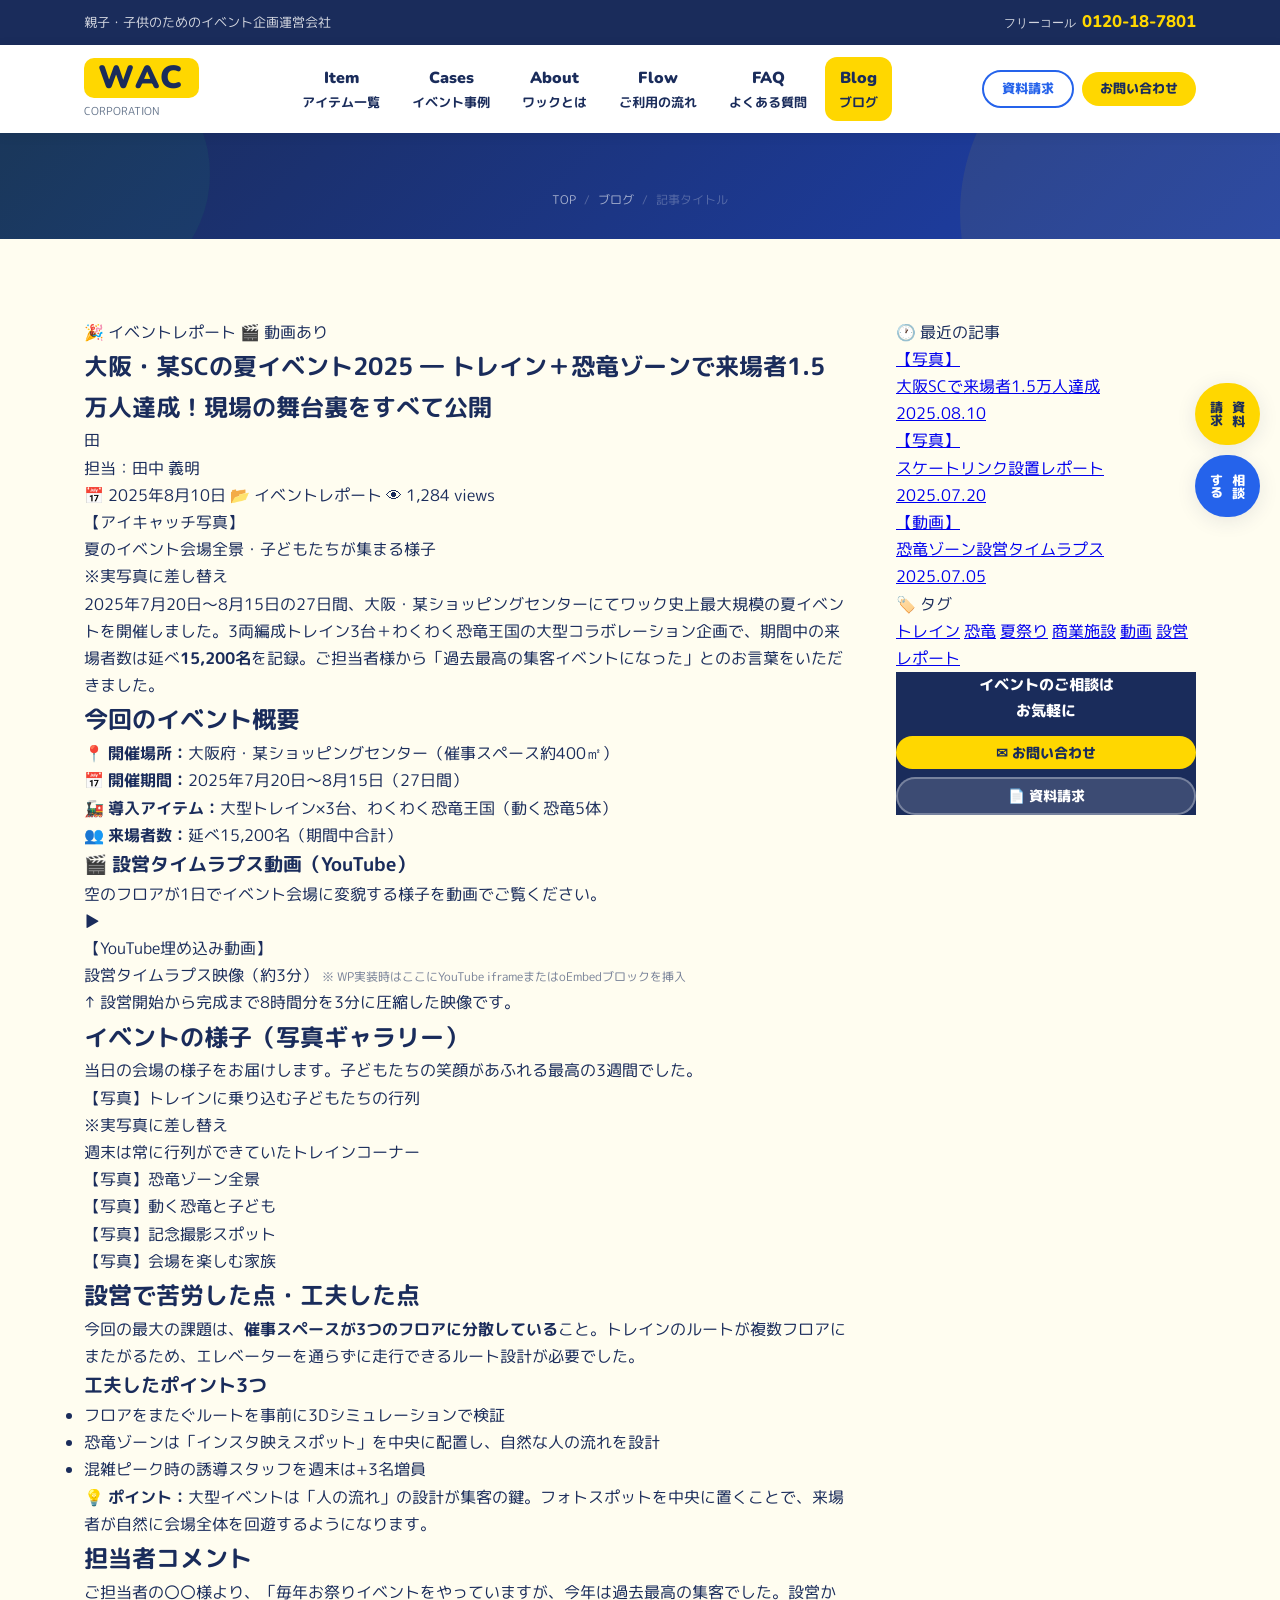
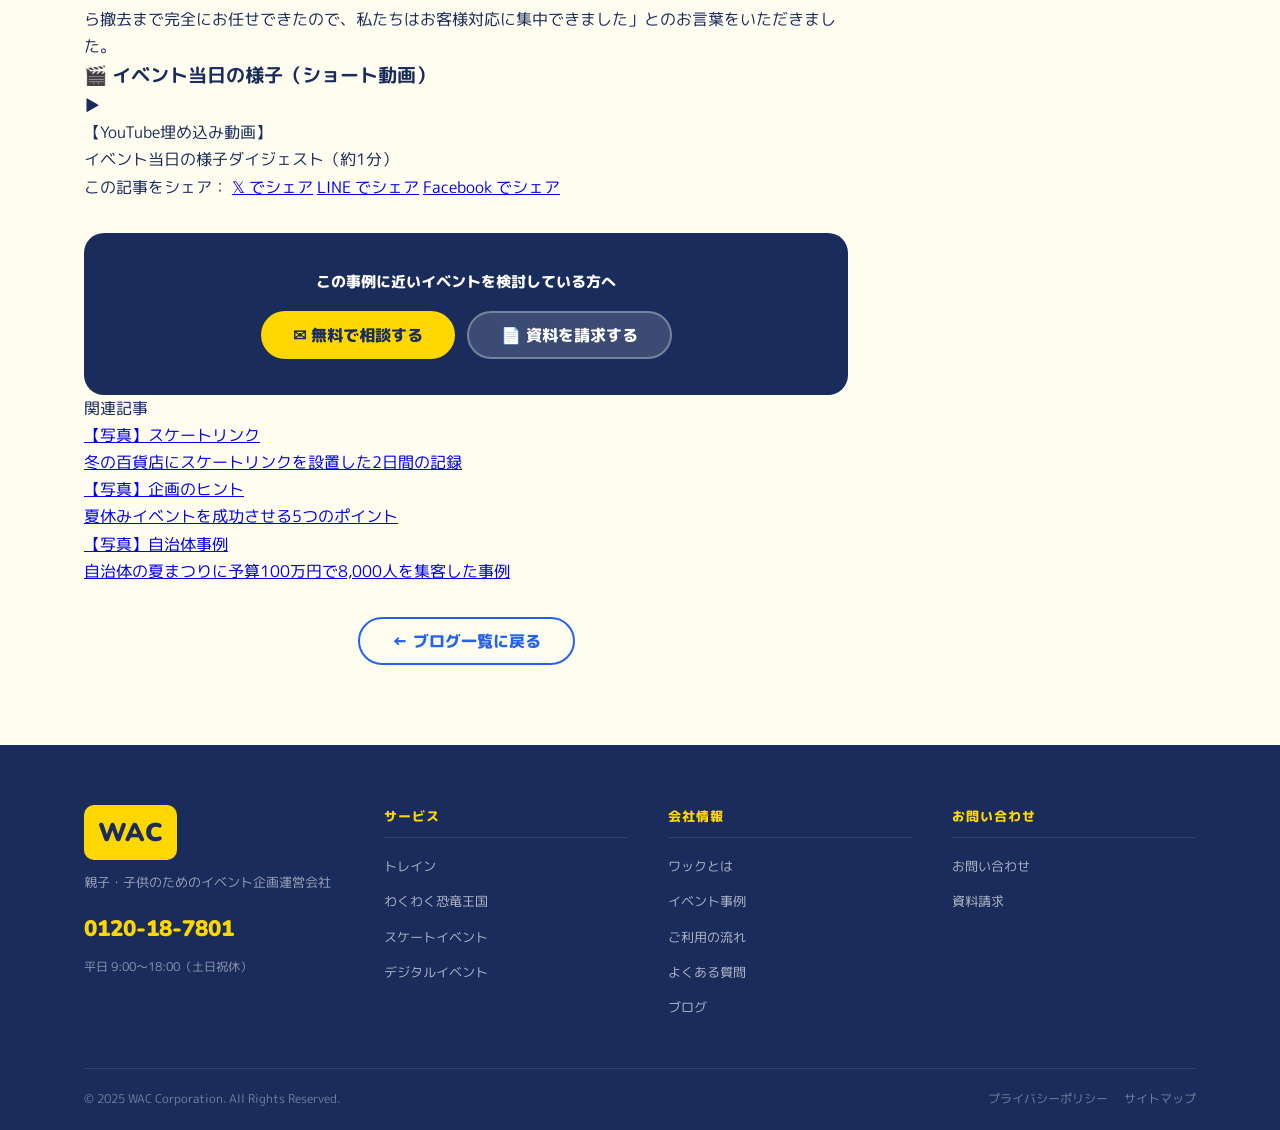
==== blog-single.html @ 967d0a9c "Add files via upload" ====
<!DOCTYPE html>
<html lang="ja">
<head>
<meta charset="UTF-8">
<meta name="viewport" content="width=device-width, initial-scale=1.0">
<title>記事タイトル | ブログ | 株式会社ワック</title>
<link rel="preconnect" href="https://fonts.googleapis.com">
<link href="https://fonts.googleapis.com/css2?family=M+PLUS+Rounded+1c:wght@400;500;700;800&family=Nunito:wght@700;800;900&display=swap" rel="stylesheet">
<link rel="stylesheet" href="style.css">
<style>
/* ===== SINGLE ARTICLE ===== */
.single-section { padding: 80px 0; background: var(--bg-section); }
.single-layout { display: grid; grid-template-columns: 1fr 300px; gap: 48px; align-items: start; }

/* ARTICLE CONTENT -->
.article-wrap { background: #fff; border-radius: 24px; padding: 48px; box-shadow: var(--shadow); }
.article-cats { display: flex; gap: 8px; margin-bottom: 14px; flex-wrap: wrap; }
.article-cat-badge {
  font-size: .72rem; font-weight: 700; padding: 4px 12px; border-radius: 50px; color: #fff;
}
.article-cat-badge.report { background: var(--blue); }
.article-cat-badge.video  { background: #DC2626; }
.article-cat-badge.tips   { background: var(--orange); }
.article-cat-badge.case   { background: var(--green); }
.article-h1 { font-size: 1.8rem; font-weight: 800; color: var(--navy); margin-bottom: 14px; line-height: 1.4; }
.article-meta {
  display: flex; gap: 20px; align-items: center;
  font-size: .78rem; color: var(--gray); margin-bottom: 28px;
  padding-bottom: 20px; border-bottom: 2px dashed #e2e8f0;
}
.article-meta-author { display: flex; align-items: center; gap: 6px; }
.author-avatar {
  width: 28px; height: 28px; border-radius: 50%; background: var(--yellow);
  display: flex; align-items: center; justify-content: center; font-size: .8rem;
}

/* HERO IMAGE -->
.article-hero-img {
  width: 100%; border-radius: 16px; overflow: hidden; margin-bottom: 32px;
  background: #dbeafe; aspect-ratio: 16/9;
  display: flex; align-items: center; justify-content: center;
  font-size: .9rem; color: var(--gray); text-align: center; padding: 20px;
}

/* VIDEO EMBED (レスポンシブ) -->
.video-embed-wrap {
  position: relative; padding-bottom: 56.25%; height: 0; overflow: hidden;
  border-radius: 16px; margin: 32px 0; background: #000;
}
.video-embed-wrap iframe {
  position: absolute; top: 0; left: 0; width: 100%; height: 100%;
  border: none; border-radius: 16px;
}
/* プレースホルダー (実際はiframeに差し替え) -->
.video-placeholder {
  width: 100%; aspect-ratio: 16/9; border-radius: 16px; background: #1a1a2e;
  display: flex; flex-direction: column; align-items: center; justify-content: center;
  margin: 32px 0; color: rgba(255,255,255,.7); font-size: .9rem; gap: 12px;
}
.video-placeholder .vp-icon {
  width: 64px; height: 64px; border-radius: 50%; background: var(--yellow);
  display: flex; align-items: center; justify-content: center;
  font-size: 1.8rem; color: var(--navy);
}
.video-caption { font-size: .78rem; color: var(--gray); text-align: center; margin-top: -20px; margin-bottom: 20px; }

/* INLINE IMAGE -->
.article-img {
  width: 100%; border-radius: 14px; overflow: hidden; margin: 24px 0;
  background: #fef3c7; aspect-ratio: 16/9;
  display: flex; align-items: center; justify-content: center;
  font-size: .85rem; color: var(--gray); text-align: center; padding: 16px;
}
.article-img.g { background: #dcfce7; }
.article-img.b { background: #dbeafe; }
.article-img-caption { font-size: .78rem; color: var(--gray); text-align: center; margin-top: -16px; margin-bottom: 20px; }

/* IMAGE GRID -->
.img-grid { display: grid; grid-template-columns: 1fr 1fr; gap: 12px; margin: 24px 0; }
.img-grid-item {
  border-radius: 12px; overflow: hidden; background: #fef3c7; aspect-ratio: 4/3;
  display: flex; align-items: center; justify-content: center;
  font-size: .75rem; color: var(--gray); text-align: center; padding: 12px;
}
.img-grid-item.b { background: #dbeafe; }
.img-grid-item.g { background: #dcfce7; }

/* BODY TEXT -->
.article-content { font-size: .97rem; color: var(--navy); line-height: 1.95; }
.article-content h2 {
  font-size: 1.25rem; font-weight: 800; color: var(--navy);
  margin: 36px 0 14px; padding: 12px 16px;
  background: var(--yellow-light); border-left: 5px solid var(--yellow); border-radius: 0 8px 8px 0;
}
.article-content h3 {
  font-size: 1.05rem; font-weight: 800; color: var(--navy);
  margin: 28px 0 10px; padding-left: 12px; border-left: 3px solid var(--blue);
}
.article-content p { margin-bottom: 16px; }
.article-content ul, .article-content ol {
  padding-left: 20px; margin-bottom: 16px; display: flex; flex-direction: column; gap: 6px;
}
.article-content .note-box {
  background: var(--blue-light); border-radius: 12px; padding: 16px 20px;
  margin: 20px 0; font-size: .9rem; border-left: 4px solid var(--blue);
}
.article-content .point-box {
  background: var(--yellow-light); border-radius: 12px; padding: 16px 20px;
  margin: 20px 0; font-size: .9rem; border-left: 4px solid var(--yellow);
}

/* SHARE -->
.article-share {
  display: flex; align-items: center; gap: 10px; flex-wrap: wrap;
  margin-top: 40px; padding-top: 24px; border-top: 2px dashed #e2e8f0;
}
.share-label { font-size: .85rem; font-weight: 700; color: var(--navy); }
.share-btn {
  padding: 8px 18px; border-radius: 50px; font-size: .82rem; font-weight: 700;
  text-decoration: none; transition: opacity .2s; cursor: pointer;
}
.share-btn:hover { opacity: .8; }
.share-x    { background: #000; color: #fff; }
.share-line { background: #06c755; color: #fff; }
.share-fb   { background: #1877f2; color: #fff; }

/* RELATED ARTICLES -->
.related-section { margin-top: 48px; }
.related-title { font-size: 1.05rem; font-weight: 800; color: var(--navy); margin-bottom: 20px; padding-left: 12px; border-left: 4px solid var(--yellow); }
.related-grid { display: grid; grid-template-columns: repeat(3,1fr); gap: 16px; }
.related-card {
  border-radius: 14px; overflow: hidden; background: #fff;
  box-shadow: 0 2px 12px rgba(0,0,0,.07); text-decoration: none;
  transition: transform .2s;
}
.related-card:hover { transform: translateY(-3px); }
.related-thumb {
  height: 110px; background: #fef3c7;
  display: flex; align-items: center; justify-content: center;
  font-size: .72rem; color: var(--gray); text-align: center; padding: 10px;
}
.related-thumb.b { background: #dbeafe; }
.related-thumb.g { background: #dcfce7; }
.related-body { padding: 12px; }
.related-name { font-size: .82rem; font-weight: 700; color: var(--navy); line-height: 1.5; }

/* SIDEBAR (same as blog.html) -->
.sidebar { display: flex; flex-direction: column; gap: 24px; }
.sidebar-box { background: #fff; border-radius: 18px; padding: 24px; box-shadow: var(--shadow); }
.sidebar-box-title { font-size: .9rem; font-weight: 800; color: var(--navy); padding-bottom: 10px; margin-bottom: 14px; border-bottom: 3px solid var(--yellow); }
.sidebar-recent-item { display: flex; gap: 12px; align-items: flex-start; padding: 10px 0; border-bottom: 1px dashed #e2e8f0; text-decoration: none; }
.sidebar-recent-item:last-child { border-bottom: none; padding-bottom: 0; }
.sidebar-recent-thumb { width: 64px; height: 48px; border-radius: 8px; flex-shrink: 0; background: #fef3c7; display: flex; align-items: center; justify-content: center; font-size: .6rem; color: var(--gray); text-align: center; }
.sidebar-recent-thumb.b { background: #dbeafe; }
.sidebar-recent-title { font-size: .78rem; color: var(--navy); font-weight: 600; line-height: 1.5; }
.sidebar-recent-date { font-size: .68rem; color: var(--gray); margin-top: 4px; }
.sidebar-tag-cloud { display: flex; flex-wrap: wrap; gap: 8px; }
.sidebar-tag { display: inline-block; padding: 4px 12px; border-radius: 50px; background: var(--blue-light); color: var(--blue); font-size: .75rem; font-weight: 700; text-decoration: none; transition: background .2s; }
.sidebar-tag:hover { background: var(--blue); color: #fff; }

@media(max-width:1024px) {
  .single-layout { grid-template-columns: 1fr; }
  .sidebar { display: none; }
  .related-grid { grid-template-columns: 1fr 1fr; }
}
@media(max-width:768px) { .img-grid { grid-template-columns: 1fr; } .related-grid { grid-template-columns: 1fr; } }
</style>
</head>
<body>

<div class="topbar">
  <div class="container">
    <span class="topbar-left">親子・子供のためのイベント企画運営会社</span>
    <span class="topbar-tel"><span>フリーコール</span>0120-18-7801</span>
  </div>
</div>

<header>
  <div class="header-inner">
    <a href="index.html" class="logo"><span class="logo-mark">WAC</span><span class="logo-sub">CORPORATION</span></a>
    <nav>
      <a href="items.html"     class="nav-link"><span class="en">Item</span><span>アイテム一覧</span></a>
      <a href="cases.html"     class="nav-link"><span class="en">Cases</span><span>イベント事例</span></a>
      <a href="why.html"       class="nav-link"><span class="en">About</span><span>ワックとは</span></a>
      <a href="flow.html"      class="nav-link"><span class="en">Flow</span><span>ご利用の流れ</span></a>
      <a href="faq.html"       class="nav-link"><span class="en">FAQ</span><span>よくある質問</span></a>
      <a href="blog.html"      class="nav-link active"><span class="en">Blog</span><span>ブログ</span></a>
    </nav>
    <div class="nav-cta">
      <a href="documents.html" class="btn btn-outline-blue btn-sm">資料請求</a>
      <a href="contact.html"   class="btn btn-yellow btn-sm">お問い合わせ</a>
    </div>
  </div>
</header>

<div class="float-cta">
  <a href="documents.html" class="float-btn">資料<br>請求</a>
  <a href="contact.html"   class="float-btn blue">相談<br>する</a>
</div>

<!-- BREADCRUMB HERO -->
<div class="page-hero" style="padding:36px 0 28px;">
  <div class="breadcrumb">
    <a href="index.html">TOP</a><span>/</span>
    <a href="blog.html">ブログ</a><span>/</span>
    <span>記事タイトル</span>
  </div>
</div>

<section class="single-section">
  <div class="container">
    <div class="single-layout">

      <!-- ARTICLE -->
      <div>
        <div class="article-wrap">

          <!-- HEADER -->
          <div class="article-cats">
            <span class="article-cat-badge report">🎉 イベントレポート</span>
            <span class="article-cat-badge video">🎬 動画あり</span>
          </div>
          <h1 class="article-h1">大阪・某SCの夏イベント2025 ― トレイン＋恐竜ゾーンで来場者1.5万人達成！現場の舞台裏をすべて公開</h1>
          <div class="article-meta">
            <div class="article-meta-author">
              <div class="author-avatar">田</div>
              <span>担当：田中 義明</span>
            </div>
            <span>📅 2025年8月10日</span>
            <span>📂 イベントレポート</span>
            <span>👁 1,284 views</span>
          </div>

          <!-- HERO IMAGE -->
          <div class="article-hero-img">
            【アイキャッチ写真】<br>夏のイベント会場全景・子どもたちが集まる様子<br>※実写真に差し替え
          </div>

          <!-- ARTICLE BODY -->
          <div class="article-content">
            <p>
              2025年7月20日〜8月15日の27日間、大阪・某ショッピングセンターにてワック史上最大規模の夏イベントを開催しました。3両編成トレイン3台＋わくわく恐竜王国の大型コラボレーション企画で、期間中の来場者数は延べ<strong>15,200名</strong>を記録。ご担当者様から「過去最高の集客イベントになった」とのお言葉をいただきました。
            </p>

            <h2>今回のイベント概要</h2>
            <div class="note-box">
              📍 <strong>開催場所：</strong>大阪府・某ショッピングセンター（催事スペース約400㎡）<br>
              📅 <strong>開催期間：</strong>2025年7月20日〜8月15日（27日間）<br>
              🚂 <strong>導入アイテム：</strong>大型トレイン×3台、わくわく恐竜王国（動く恐竜5体）<br>
              👥 <strong>来場者数：</strong>延べ15,200名（期間中合計）
            </div>

            <!-- VIDEO EMBED -->
            <h3>🎬 設営タイムラプス動画（YouTube）</h3>
            <p>空のフロアが1日でイベント会場に変貌する様子を動画でご覧ください。</p>

            <!--
              ===== WORDPRESS実装時のメモ =====
              以下のiframeをwp-block-embed等で挿入します。
              - Gutenbergエディタ: 「埋め込み」ブロック → YouTubeのURL貼り付けで自動変換
              - Classic Editor: YouTube URLをそのまま貼り付け or oEmbed対応
              ================================
            -->
            <!-- [実際のYouTube埋め込みコード] -->
            <div class="video-placeholder">
              <div class="vp-icon">▶</div>
              <span>【YouTube埋め込み動画】<br>設営タイムラプス映像（約3分）</span>
              <span style="font-size:.75rem;opacity:.6;">※ WP実装時はここにYouTube iframeまたはoEmbedブロックを挿入</span>
            </div>
            <p class="video-caption">↑ 設営開始から完成まで8時間分を3分に圧縮した映像です。</p>

            <h2>イベントの様子（写真ギャラリー）</h2>
            <p>当日の会場の様子をお届けします。子どもたちの笑顔があふれる最高の3週間でした。</p>

            <!-- SINGLE IMAGE -->
            <div class="article-img">
              【写真】トレインに乗り込む子どもたちの行列<br>※実写真に差し替え
            </div>
            <p class="article-img-caption">週末は常に行列ができていたトレインコーナー</p>

            <!-- IMAGE GRID (2列) -->
            <div class="img-grid">
              <div class="img-grid-item">【写真】恐竜ゾーン全景</div>
              <div class="img-grid-item b">【写真】動く恐竜と子ども</div>
              <div class="img-grid-item g">【写真】記念撮影スポット</div>
              <div class="img-grid-item">【写真】会場を楽しむ家族</div>
            </div>

            <h2>設営で苦労した点・工夫した点</h2>
            <p>
              今回の最大の課題は、<strong>催事スペースが3つのフロアに分散している</strong>こと。トレインのルートが複数フロアにまたがるため、エレベーターを通らずに走行できるルート設計が必要でした。
            </p>

            <h3>工夫したポイント3つ</h3>
            <ul>
              <li>フロアをまたぐルートを事前に3Dシミュレーションで検証</li>
              <li>恐竜ゾーンは「インスタ映えスポット」を中央に配置し、自然な人の流れを設計</li>
              <li>混雑ピーク時の誘導スタッフを週末は+3名増員</li>
            </ul>

            <div class="point-box">
              💡 <strong>ポイント：</strong>大型イベントは「人の流れ」の設計が集客の鍵。フォトスポットを中央に置くことで、来場者が自然に会場全体を回遊するようになります。
            </div>

            <h2>担当者コメント</h2>
            <p>
              ご担当者の〇〇様より、「毎年お祭りイベントをやっていますが、今年は過去最高の集客でした。設営から撤去まで完全にお任せできたので、私たちはお客様対応に集中できました」とのお言葉をいただきました。
            </p>

            <!-- VIDEO 2本目 -->
            <h3>🎬 イベント当日の様子（ショート動画）</h3>
            <div class="video-placeholder">
              <div class="vp-icon">▶</div>
              <span>【YouTube埋め込み動画】<br>イベント当日の様子ダイジェスト（約1分）</span>
            </div>

          </div>
          <!-- /article-content -->

          <!-- SHARE -->
          <div class="article-share">
            <span class="share-label">この記事をシェア：</span>
            <a href="#" class="share-btn share-x">𝕏 でシェア</a>
            <a href="#" class="share-btn share-line">LINE でシェア</a>
            <a href="#" class="share-btn share-fb">Facebook でシェア</a>
          </div>

        </div><!-- /article-wrap -->

        <!-- CTA INLINE -->
        <div style="background:var(--navy);border-radius:20px;padding:36px;text-align:center;margin-top:32px;">
          <div style="font-size:.95rem;font-weight:800;color:#fff;margin-bottom:16px;">この事例に近いイベントを検討している方へ</div>
          <div style="display:flex;gap:12px;justify-content:center;flex-wrap:wrap;">
            <a href="contact.html" class="btn btn-yellow">✉ 無料で相談する</a>
            <a href="documents.html" class="btn" style="background:rgba(255,255,255,.15);color:#fff;border:2px solid rgba(255,255,255,.3);">📄 資料を請求する</a>
          </div>
        </div>

        <!-- RELATED -->
        <div class="related-section">
          <div class="related-title">関連記事</div>
          <div class="related-grid">
            <a href="blog-single.html" class="related-card">
              <div class="related-thumb">【写真】スケートリンク</div>
              <div class="related-body"><div class="related-name">冬の百貨店にスケートリンクを設置した2日間の記録</div></div>
            </a>
            <a href="blog-single.html" class="related-card">
              <div class="related-thumb b">【写真】企画のヒント</div>
              <div class="related-body"><div class="related-name">夏休みイベントを成功させる5つのポイント</div></div>
            </a>
            <a href="blog-single.html" class="related-card">
              <div class="related-thumb g">【写真】自治体事例</div>
              <div class="related-body"><div class="related-name">自治体の夏まつりに予算100万円で8,000人を集客した事例</div></div>
            </a>
          </div>
        </div>

        <div style="text-align:center;margin-top:32px;">
          <a href="blog.html" class="btn btn-outline-blue">← ブログ一覧に戻る</a>
        </div>

      </div><!-- /main -->

      <!-- SIDEBAR -->
      <aside class="sidebar">
        <div class="sidebar-box">
          <div class="sidebar-box-title">🕐 最近の記事</div>
          <a href="blog-single.html" class="sidebar-recent-item">
            <div class="sidebar-recent-thumb">【写真】</div>
            <div><div class="sidebar-recent-title">大阪SCで来場者1.5万人達成</div><div class="sidebar-recent-date">2025.08.10</div></div>
          </a>
          <a href="blog-single.html" class="sidebar-recent-item">
            <div class="sidebar-recent-thumb b">【写真】</div>
            <div><div class="sidebar-recent-title">スケートリンク設置レポート</div><div class="sidebar-recent-date">2025.07.20</div></div>
          </a>
          <a href="blog-single.html" class="sidebar-recent-item">
            <div class="sidebar-recent-thumb">【動画】</div>
            <div><div class="sidebar-recent-title">恐竜ゾーン設営タイムラプス</div><div class="sidebar-recent-date">2025.07.05</div></div>
          </a>
        </div>
        <div class="sidebar-box">
          <div class="sidebar-box-title">🏷️ タグ</div>
          <div class="sidebar-tag-cloud">
            <a href="#" class="sidebar-tag">トレイン</a>
            <a href="#" class="sidebar-tag">恐竜</a>
            <a href="#" class="sidebar-tag">夏祭り</a>
            <a href="#" class="sidebar-tag">商業施設</a>
            <a href="#" class="sidebar-tag">動画</a>
            <a href="#" class="sidebar-tag">設営レポート</a>
          </div>
        </div>
        <div class="sidebar-box" style="background:var(--navy);text-align:center;">
          <div style="font-size:.95rem;font-weight:800;color:#fff;margin-bottom:12px;">イベントのご相談は<br>お気軽に</div>
          <a href="contact.html"   class="btn btn-yellow btn-sm" style="width:100%;margin-bottom:8px;">✉ お問い合わせ</a>
          <a href="documents.html" class="btn btn-sm" style="width:100%;background:rgba(255,255,255,.15);color:#fff;border:2px solid rgba(255,255,255,.3);">📄 資料請求</a>
        </div>
      </aside>

    </div>
  </div>
</section>

<footer>
  <div class="container">
    <div class="footer-top">
      <div>
        <div class="footer-logo-mark">WAC</div>
        <p class="footer-tagline">親子・子供のためのイベント企画運営会社</p>
        <span class="footer-tel-num">0120-18-7801</span>
        <span class="footer-hours">平日 9:00〜18:00（土日祝休）</span>
      </div>
      <div class="footer-col"><h4>サービス</h4><ul>
        <li><a href="items.html#train">トレイン</a></li>
        <li><a href="items.html#dino">わくわく恐竜王国</a></li>
        <li><a href="items.html#skate">スケートイベント</a></li>
        <li><a href="items.html#digital">デジタルイベント</a></li>
      </ul></div>
      <div class="footer-col"><h4>会社情報</h4><ul>
        <li><a href="why.html">ワックとは</a></li>
        <li><a href="cases.html">イベント事例</a></li>
        <li><a href="flow.html">ご利用の流れ</a></li>
        <li><a href="faq.html">よくある質問</a></li>
        <li><a href="blog.html">ブログ</a></li>
      </ul></div>
      <div class="footer-col"><h4>お問い合わせ</h4><ul>
        <li><a href="contact.html">お問い合わせ</a></li>
        <li><a href="documents.html">資料請求</a></li>
      </ul></div>
    </div>
    <div class="footer-bottom">
      <div>© 2025 WAC Corporation. All Rights Reserved.</div>
      <div style="display:flex;gap:16px;"><a href="#">プライバシーポリシー</a><a href="#">サイトマップ</a></div>
    </div>
  </div>
</footer>
</body>
</html>
---- style.css ----
/* ===== RESET & BASE ===== */
*, *::before, *::after { box-sizing: border-box; margin: 0; padding: 0; }
html { scroll-behavior: smooth; }
body {
  font-family: 'M PLUS Rounded 1c', 'Hiragino Maru Gothic ProN', sans-serif;
  color: #1a2c5b;
  background: #fff;
  line-height: 1.7;
  overflow-x: hidden;
}

/* ===== TOKENS ===== */
:root {
  --yellow:      #FFD700;
  --yellow-light:#FFF6CC;
  --yellow-mid:  #FFEC5C;
  --orange:      #FF8C00;
  --blue:        #2563EB;
  --blue-light:  #EFF6FF;
  --blue-mid:    #60A5FA;
  --green:       #22C55E;
  --green-light: #F0FDF4;
  --green-mid:   #86EFAC;
  --navy:        #1a2c5b;
  --gray:        #64748B;
  --bg-section:  #FFFDF0;
  --radius-card: 20px;
  --radius-btn:  50px;
  --shadow:      0 4px 20px rgba(26,44,91,0.10);
  --shadow-hover:0 8px 32px rgba(26,44,91,0.18);
}

/* ===== UTILITY ===== */
.container { max-width: 1160px; margin: 0 auto; padding: 0 24px; }

.section-title {
  font-size: 2rem; font-weight: 800; color: var(--navy);
  text-align: center; margin-bottom: 12px; letter-spacing: -.02em;
}
.section-title span {
  display: inline-block;
  background: linear-gradient(transparent 60%, var(--yellow-mid) 60%);
  padding: 0 4px;
}
.section-sub {
  text-align: center; color: var(--gray); font-size: .95rem; margin-bottom: 48px;
}
.badge-en {
  display: block; font-family: 'Nunito', sans-serif;
  font-size: .75rem; font-weight: 800; letter-spacing: .12em;
  color: var(--blue); text-transform: uppercase; margin-bottom: 6px; text-align: center;
}

/* ===== BUTTONS ===== */
.btn {
  display: inline-flex; align-items: center; justify-content: center; gap: 8px;
  border-radius: var(--radius-btn); font-weight: 800; font-size: 1rem;
  padding: 14px 32px; cursor: pointer; border: none;
  transition: transform .2s, box-shadow .2s;
  text-decoration: none; line-height: 1;
}
.btn:hover { transform: translateY(-2px); box-shadow: var(--shadow-hover); }
.btn-yellow { background: var(--yellow); color: var(--navy); }
.btn-blue   { background: var(--blue);   color: #fff; }
.btn-orange { background: var(--orange); color: #fff; }
.btn-outline-blue { background: transparent; color: var(--blue); border: 2.5px solid var(--blue); }
.btn-sm { padding: 10px 22px; font-size: .85rem; }

/* ===== TAGS ===== */
.tag {
  display: inline-block; border-radius: 6px; padding: 3px 10px;
  font-size: .75rem; font-weight: 700; margin: 3px 3px 0 0;
}
.tag-yellow { background: var(--yellow); color: var(--navy); }
.tag-blue   { background: var(--blue-light); color: var(--blue); }
.tag-green  { background: var(--green-light); color: var(--green); }

/* ===== TOP BAR ===== */
.topbar {
  background: var(--navy); color: #fff; font-size: .82rem; padding: 8px 0;
}
.topbar .container {
  display: flex; align-items: center; justify-content: space-between;
}
.topbar-left { opacity: .8; }
.topbar-tel {
  font-family: 'Nunito', sans-serif; font-size: 1.05rem; font-weight: 800; color: var(--yellow);
}
.topbar-tel span { font-size: .75rem; font-weight: 500; color: #fff; opacity: .8; margin-right: 6px; }

/* ===== HEADER ===== */
header {
  position: sticky; top: 0; z-index: 100;
  background: #fff; box-shadow: 0 2px 12px rgba(0,0,0,.08);
}
.header-inner {
  display: flex; align-items: center; justify-content: space-between;
  padding: 12px 24px; max-width: 1160px; margin: 0 auto;
}
.logo { display: flex; flex-direction: column; align-items: flex-start; text-decoration: none; }
.logo-mark {
  font-family: 'Nunito', sans-serif; font-size: 2rem; font-weight: 900;
  line-height: 1; color: var(--navy);
  background: var(--yellow); padding: 4px 14px; border-radius: 10px; letter-spacing: .08em;
}
.logo-sub { font-size: .68rem; color: var(--gray); margin-top: 4px; }
nav { display: flex; gap: 4px; }
.nav-link {
  display: flex; flex-direction: column; align-items: center; justify-content: center;
  text-decoration: none; padding: 8px 14px; border-radius: 12px;
  font-size: .8rem; font-weight: 700; color: var(--navy); transition: background .2s;
}
.nav-link:hover { background: var(--yellow-light); }
.nav-link.active { background: var(--yellow); }
.nav-link .en { font-family: 'Nunito', sans-serif; font-size: 1rem; font-weight: 900; }
.nav-cta { display: flex; gap: 8px; align-items: center; }
.nav-cta .btn { font-size: .82rem; padding: 10px 18px; }

/* ===== FLOATING CTA ===== */
.float-cta {
  position: fixed; right: 20px; top: 50%; transform: translateY(-50%);
  z-index: 200; display: flex; flex-direction: column; gap: 10px;
}
.float-btn {
  writing-mode: vertical-rl; background: var(--yellow); color: var(--navy);
  font-weight: 800; font-size: .82rem; border-radius: 40px;
  padding: 18px 10px; cursor: pointer; box-shadow: var(--shadow);
  transition: transform .2s; text-decoration: none; border: none;
  display: flex; align-items: center; justify-content: center;
}
.float-btn:hover { transform: scale(1.05); }
.float-btn.blue { background: var(--blue); color: #fff; }

/* ===== PAGE HERO (inner pages) ===== */
.page-hero {
  background: linear-gradient(135deg, var(--navy) 0%, #1e40af 100%);
  padding: 64px 0 52px; position: relative; overflow: hidden; text-align: center;
}
.page-hero::before {
  content: ''; position: absolute; width: 400px; height: 400px; border-radius: 50%;
  background: var(--yellow); opacity: .07; top: -120px; right: -80px;
}
.page-hero::after {
  content: ''; position: absolute; width: 250px; height: 250px; border-radius: 50%;
  background: var(--green); opacity: .07; bottom: -60px; left: -40px;
}
.page-hero-en {
  font-family: 'Nunito', sans-serif; font-size: .8rem; font-weight: 800;
  letter-spacing: .15em; color: var(--yellow); text-transform: uppercase;
  margin-bottom: 10px; display: block; position: relative; z-index: 2;
}
.page-hero h1 {
  font-size: 2.2rem; font-weight: 800; color: #fff;
  position: relative; z-index: 2; margin-bottom: 12px;
}
.page-hero p {
  color: rgba(255,255,255,.7); font-size: .95rem; position: relative; z-index: 2;
}
.breadcrumb {
  display: flex; gap: 8px; align-items: center; justify-content: center;
  margin-top: 20px; font-size: .78rem; color: rgba(255,255,255,.5);
  position: relative; z-index: 2;
}
.breadcrumb a { color: rgba(255,255,255,.6); text-decoration: none; }
.breadcrumb a:hover { color: var(--yellow); }
.breadcrumb span { opacity: .5; }

/* ===== WAVE DIVIDER ===== */
.wave-divider { overflow: hidden; line-height: 0; }
.wave-divider svg { display: block; width: 100%; }

/* ===== CTA BANNER ===== */
.cta-banner {
  background: linear-gradient(135deg, var(--navy) 0%, #1e40af 100%);
  padding: 80px 0; position: relative; overflow: hidden;
}
.cta-banner::before {
  content: ''; position: absolute; width: 400px; height: 400px; border-radius: 50%;
  background: var(--yellow); opacity: .08; top: -100px; right: -80px;
}
.cta-inner {
  max-width: 760px; margin: 0 auto; padding: 0 24px; text-align: center; position: relative; z-index: 2;
}
.cta-label {
  display: inline-block; background: var(--yellow); color: var(--navy);
  border-radius: 50px; padding: 6px 18px; font-size: .82rem; font-weight: 800; margin-bottom: 20px;
}
.cta-h2 {
  font-size: 2.2rem; font-weight: 800; color: #fff;
  line-height: 1.3; margin-bottom: 16px; letter-spacing: -.02em;
}
.cta-desc { color: rgba(255,255,255,.75); font-size: .95rem; margin-bottom: 36px; }
.cta-btns { display: flex; gap: 14px; justify-content: center; flex-wrap: wrap; }
.cta-tel { margin-top: 28px; color: rgba(255,255,255,.6); font-size: .82rem; }
.cta-tel strong {
  font-family: 'Nunito', sans-serif; font-size: 1.5rem; font-weight: 900;
  color: var(--yellow); margin: 0 8px;
}

/* ===== FOOTER ===== */
footer { background: var(--navy); color: rgba(255,255,255,.8); }
.footer-top {
  padding: 60px 0 40px;
  display: grid; grid-template-columns: 260px 1fr 1fr 1fr; gap: 40px;
}
.footer-logo-mark {
  font-family: 'Nunito', sans-serif; font-size: 1.6rem; font-weight: 900;
  background: var(--yellow); color: var(--navy);
  padding: 6px 14px; border-radius: 10px; display: inline-block; margin-bottom: 12px;
}
.footer-tagline { font-size: .8rem; margin-bottom: 16px; color: rgba(255,255,255,.55); }
.footer-tel-num {
  font-family: 'Nunito', sans-serif; font-size: 1.4rem; font-weight: 900;
  color: var(--yellow); display: block; margin-bottom: 4px;
}
.footer-hours { font-size: .72rem; color: rgba(255,255,255,.5); }
.footer-col h4 {
  font-size: .82rem; font-weight: 800; color: var(--yellow); letter-spacing: .08em;
  text-transform: uppercase; border-bottom: 1px solid rgba(255,255,255,.1);
  padding-bottom: 10px; margin-bottom: 14px;
}
.footer-col ul { list-style: none; }
.footer-col li { margin-bottom: 8px; }
.footer-col a { color: rgba(255,255,255,.65); text-decoration: none; font-size: .82rem; transition: color .2s; }
.footer-col a:hover { color: var(--yellow); }
.footer-bottom {
  border-top: 1px solid rgba(255,255,255,.1); padding: 20px 0;
  display: flex; align-items: center; justify-content: space-between;
  font-size: .75rem; color: rgba(255,255,255,.4);
}
.footer-bottom a { color: rgba(255,255,255,.4); text-decoration: none; }
.footer-bottom a:hover { color: var(--yellow); }

/* ===== DECORATIVE ===== */
.dots-bg {
  position: absolute; inset: 0; pointer-events: none;
  background-image: radial-gradient(circle, rgba(26,44,91,.06) 1.5px, transparent 1.5px);
  background-size: 24px 24px;
}

/* ===== CASE CARDS (shared) ===== */
.cases-grid { display: grid; grid-template-columns: repeat(3, 1fr); gap: 24px; }
.case-card {
  border-radius: var(--radius-card); overflow: hidden;
  box-shadow: var(--shadow); background: #fff;
  transition: transform .2s, box-shadow .2s; text-decoration: none; display: block;
}
.case-card:hover { transform: translateY(-4px); box-shadow: var(--shadow-hover); }
.case-photo {
  height: 200px; background: #bfdbfe;
  display: flex; align-items: center; justify-content: center;
  font-size: .82rem; color: var(--gray); text-align: center; padding: 16px;
  position: relative; overflow: hidden;
}
.case-photo.dino    { background: #bbf7d0; }
.case-photo.skate   { background: #e0f2fe; }
.case-photo.digital { background: #ede9fe; }
.case-photo.activity{ background: #fce7f3; }
.case-photo.attract { background: #fef9c3; }
.case-ribbon {
  position: absolute; top: 12px; left: -2px;
  background: var(--blue); color: #fff;
  font-size: .68rem; font-weight: 700; padding: 4px 12px; border-radius: 0 6px 6px 0;
}
.case-body { padding: 18px; }
.case-category { font-size: .72rem; font-weight: 700; color: var(--blue); margin-bottom: 4px; }
.case-title { font-size: 1rem; font-weight: 800; color: var(--navy); margin-bottom: 8px; }
.case-meta { display: flex; gap: 12px; font-size: .72rem; color: var(--gray); margin-bottom: 10px; }
.case-link {
  display: inline-flex; align-items: center; gap: 4px;
  font-size: .8rem; font-weight: 700; color: var(--blue); text-decoration: none;
}
.case-link::after { content: ' →'; }

/* ===== FILTER BUTTONS ===== */
.filter-row { display: flex; gap: 8px; justify-content: center; flex-wrap: wrap; margin-bottom: 40px; }
.filter-btn {
  border-radius: var(--radius-btn); padding: 8px 20px; font-size: .82rem; font-weight: 700;
  border: 2px solid #e2e8f0; background: #fff; color: var(--gray); cursor: pointer; transition: all .2s;
}
.filter-btn:hover, .filter-btn.active { background: var(--blue); color: #fff; border-color: var(--blue); }

/* ===== FAQ ===== */
.faq-list { max-width: 800px; margin: 0 auto; }
.faq-item {
  background: #fff; border-radius: 14px; margin-bottom: 12px;
  box-shadow: 0 2px 10px rgba(0,0,0,.06); overflow: hidden;
}
.faq-q {
  display: flex; align-items: center; gap: 14px;
  padding: 20px 24px; cursor: pointer; font-weight: 700; color: var(--navy);
}
.faq-icon {
  width: 32px; height: 32px; border-radius: 50%; flex-shrink: 0;
  display: flex; align-items: center; justify-content: center;
  font-family: 'Nunito', sans-serif; font-size: 1rem; font-weight: 900;
}
.faq-icon.q { background: var(--yellow); color: var(--navy); }
.faq-icon.a { background: var(--blue-light); color: var(--blue); }
.faq-a { padding: 0 24px 20px 70px; font-size: .9rem; color: var(--gray); display: none; }
.faq-item.open .faq-a { display: block; }
.faq-toggle {
  margin-left: auto; width: 28px; height: 28px;
  display: flex; align-items: center; justify-content: center;
  background: var(--blue-light); border-radius: 50%; color: var(--blue);
  font-size: 1.1rem; transition: transform .2s; flex-shrink: 0;
}
.faq-item.open .faq-toggle { transform: rotate(45deg); }

/* ===== NEWS ===== */
.news-item {
  display: flex; align-items: center; gap: 16px;
  padding: 18px 0; border-bottom: 1px dashed #e2e8f0;
  text-decoration: none; transition: opacity .2s;
}
.news-item:hover { opacity: .7; }
.news-date { font-family: 'Nunito', sans-serif; font-size: .85rem; color: var(--gray); white-space: nowrap; }
.news-title { font-size: .92rem; color: var(--navy); }

/* ===== RESPONSIVE ===== */
@media (max-width: 1024px) {
  .footer-top { grid-template-columns: 1fr 1fr; }
  .cases-grid { grid-template-columns: repeat(2, 1fr); }
}
@media (max-width: 768px) {
  .topbar { display: none; }
  .float-cta { display: none; }
  nav { display: none; }
  .section-title { font-size: 1.5rem; }
  .cta-h2 { font-size: 1.6rem; }
  .footer-top { grid-template-columns: 1fr; }
  .cases-grid { grid-template-columns: 1fr; }
  .page-hero h1 { font-size: 1.6rem; }
}
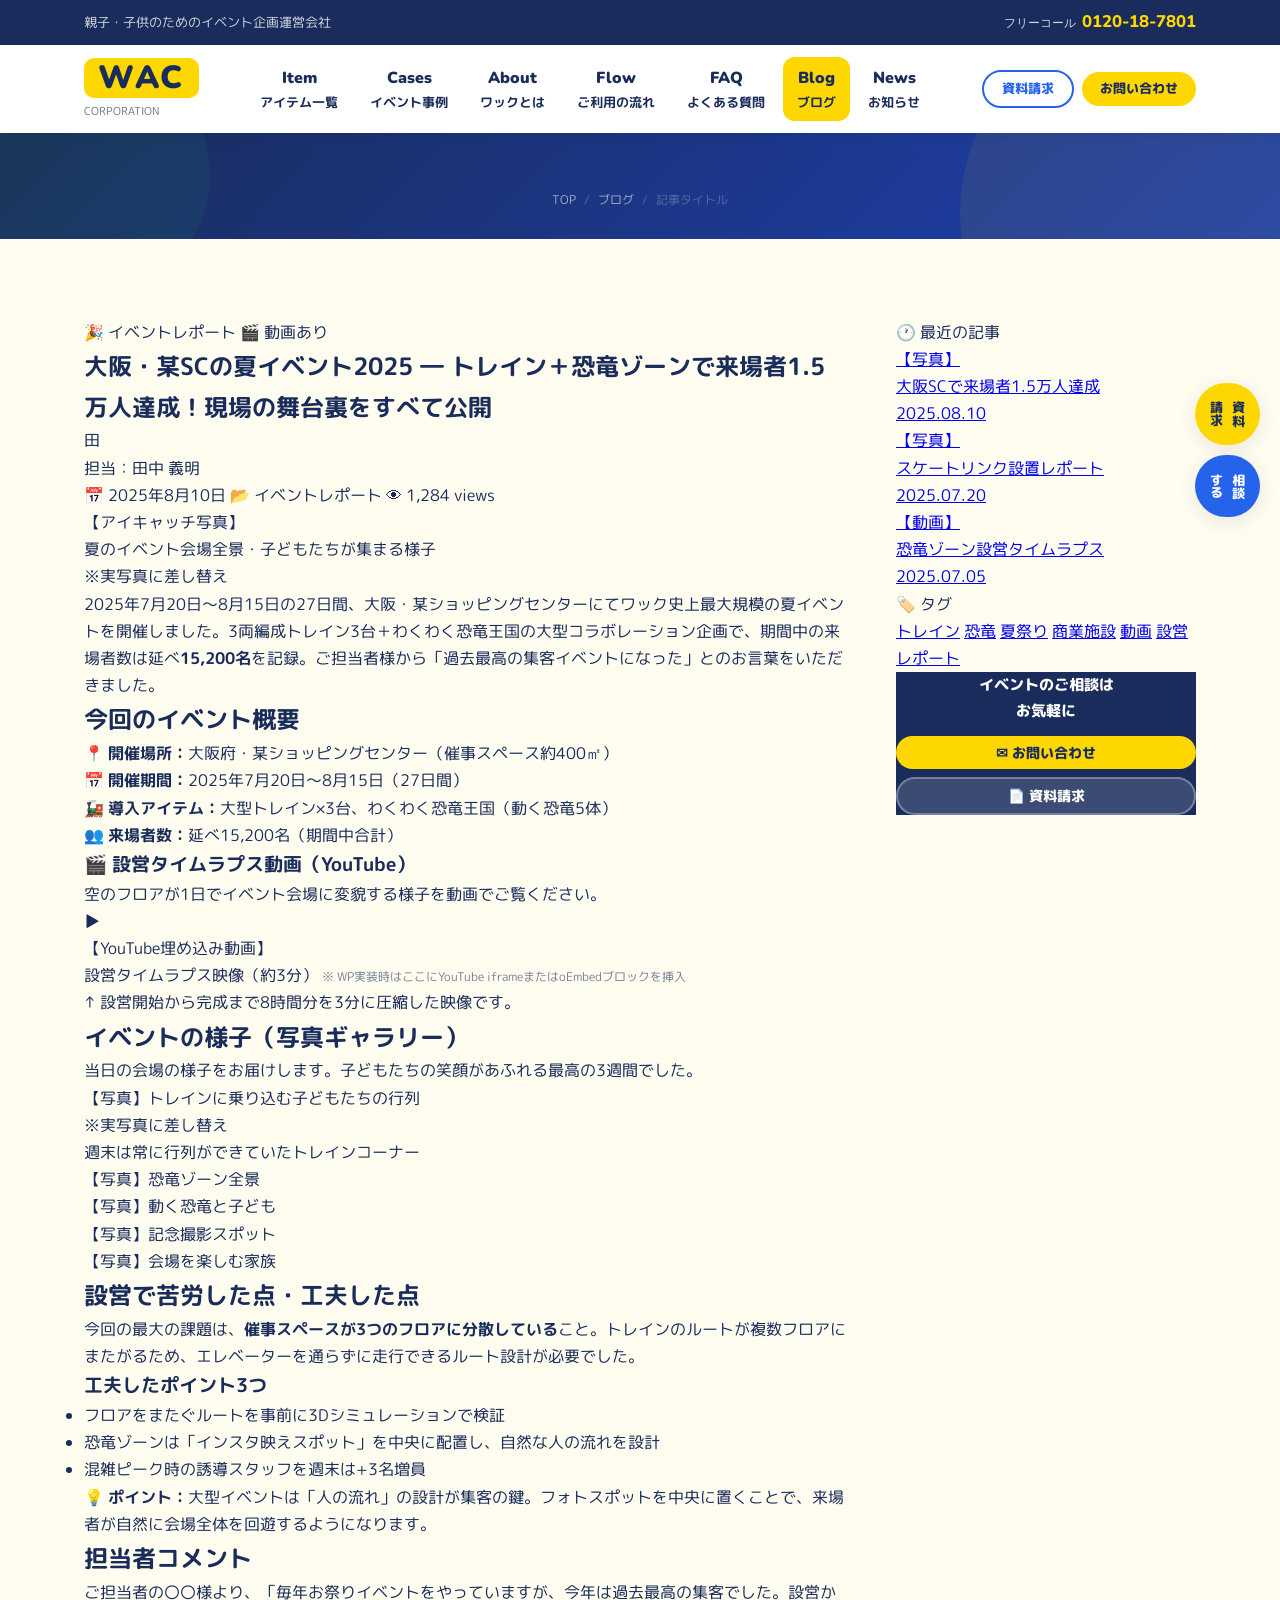
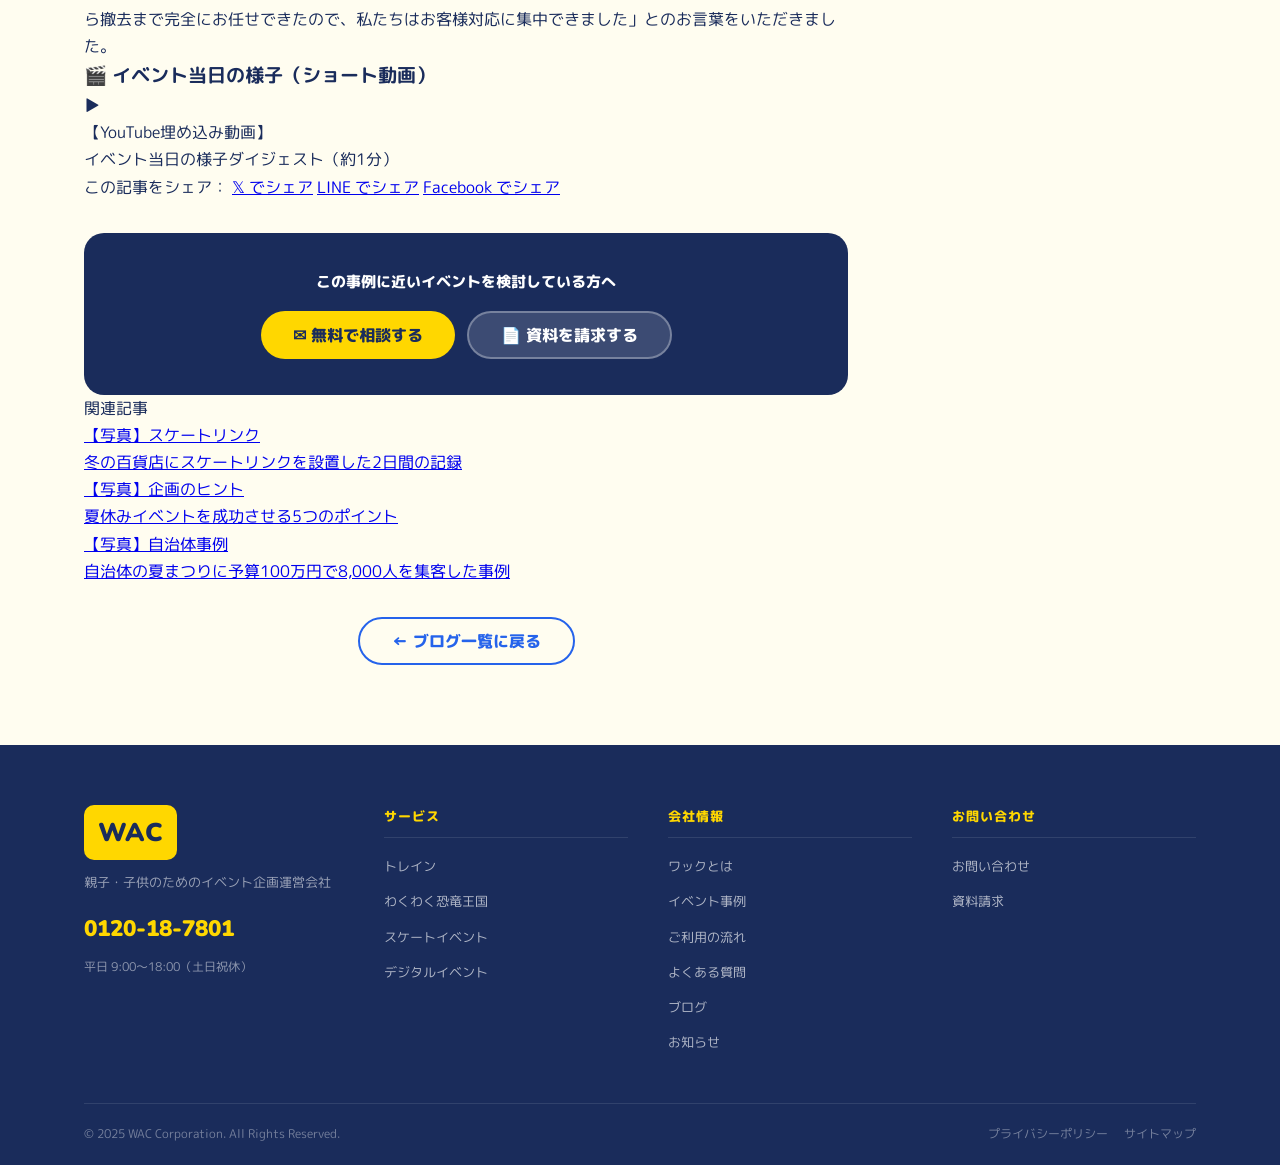
==== commit 46d6054e: "Add files via upload" ====
--- a/blog-single.html
+++ b/blog-single.html
@@ -185,6 +185,7 @@
       <a href="flow.html"      class="nav-link"><span class="en">Flow</span><span>ご利用の流れ</span></a>
       <a href="faq.html"       class="nav-link"><span class="en">FAQ</span><span>よくある質問</span></a>
       <a href="blog.html"      class="nav-link active"><span class="en">Blog</span><span>ブログ</span></a>
+      <a href="news.html"      class="nav-link"><span class="en">News</span><span>お知らせ</span></a>
     </nav>
     <div class="nav-cta">
       <a href="documents.html" class="btn btn-outline-blue btn-sm">資料請求</a>
@@ -421,6 +422,7 @@
         <li><a href="flow.html">ご利用の流れ</a></li>
         <li><a href="faq.html">よくある質問</a></li>
         <li><a href="blog.html">ブログ</a></li>
+        <li><a href="news.html">お知らせ</a></li>
       </ul></div>
       <div class="footer-col"><h4>お問い合わせ</h4><ul>
         <li><a href="contact.html">お問い合わせ</a></li>
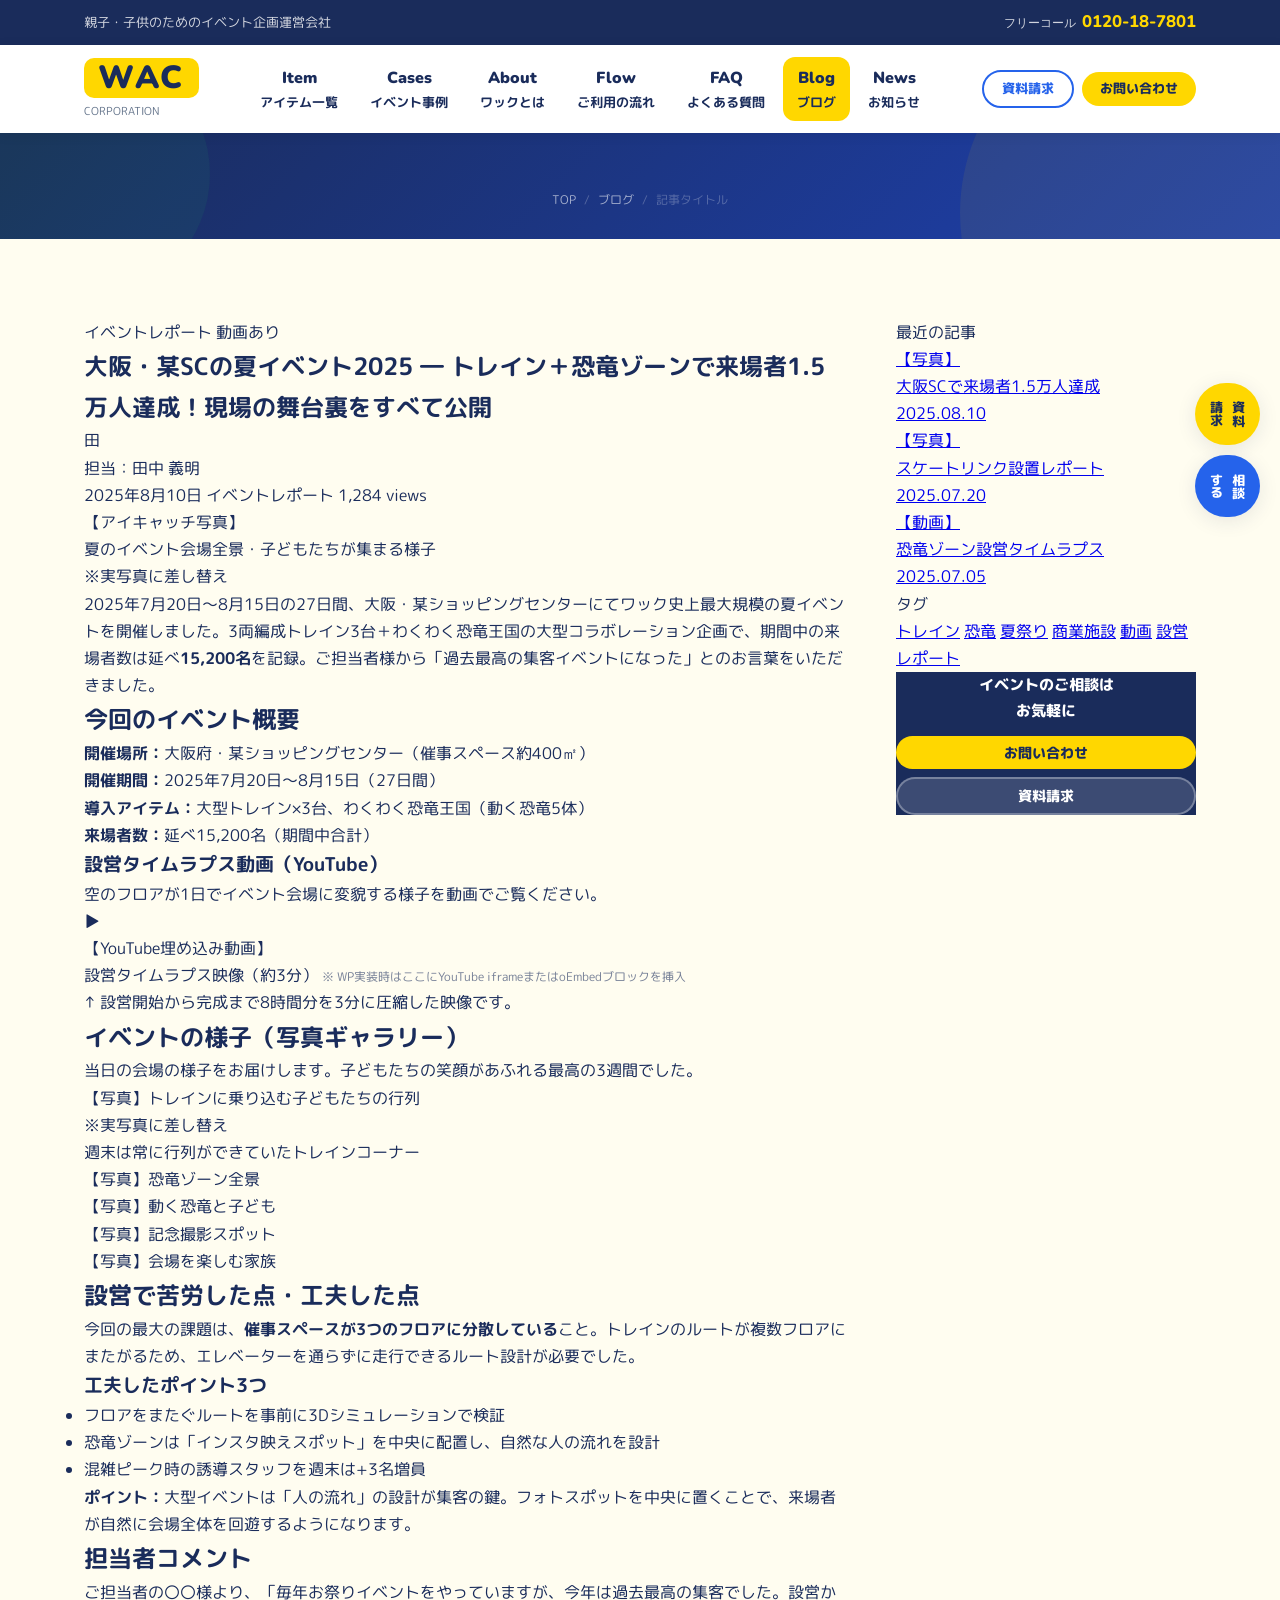
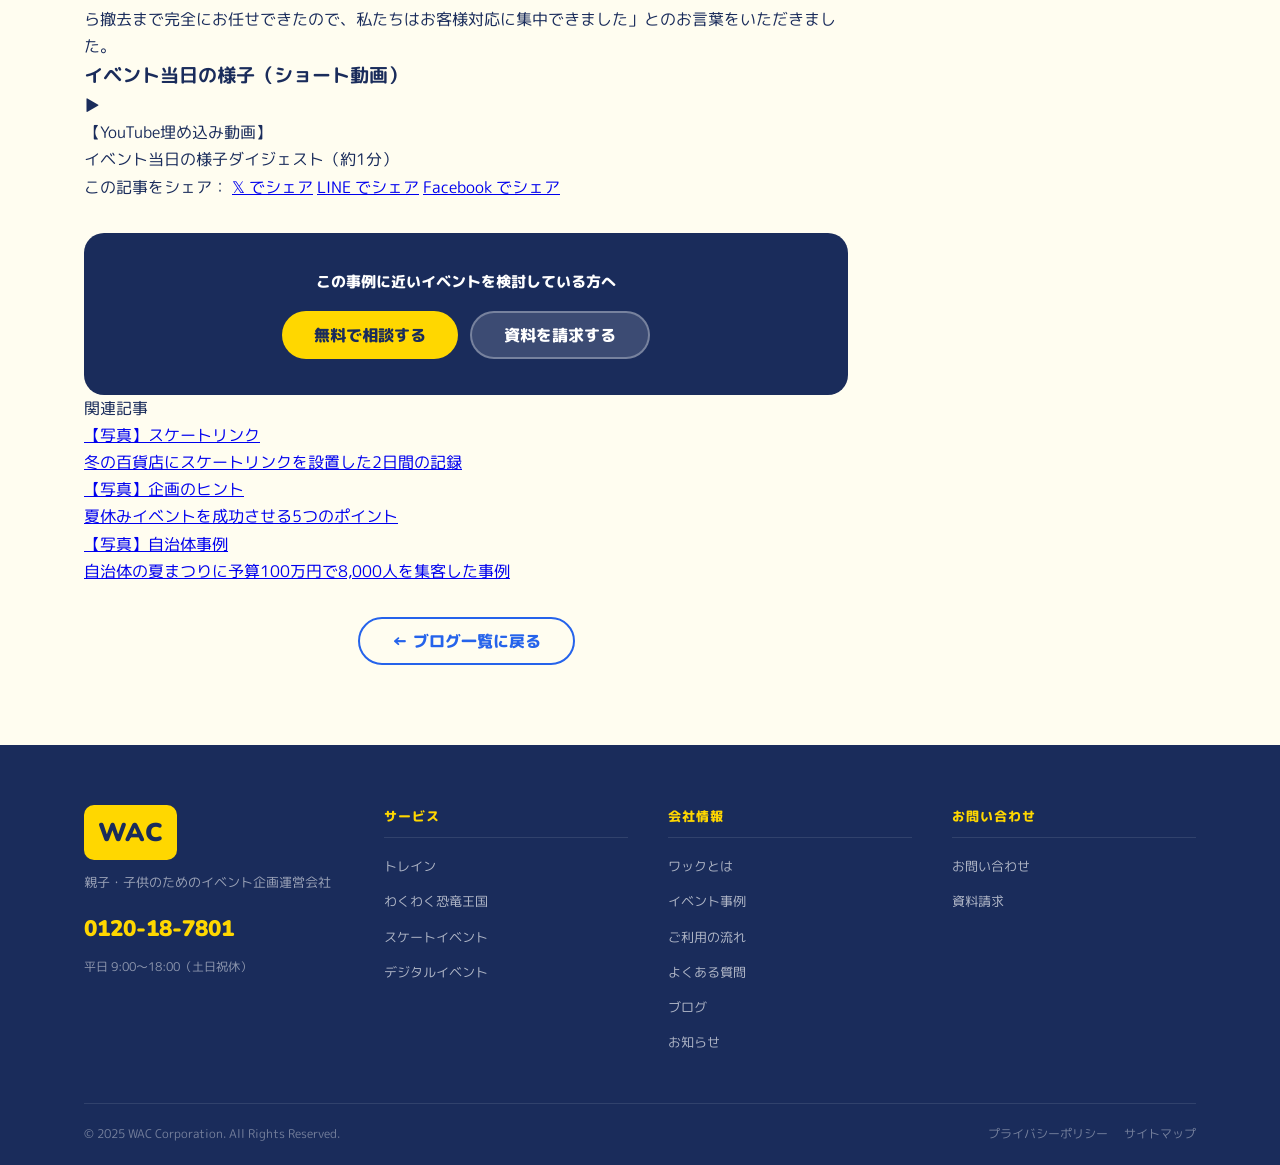
==== commit 318cff5e: "Add files via upload" ====
--- a/blog-single.html
+++ b/blog-single.html
@@ -7,145 +7,134 @@
 <link rel="preconnect" href="https://fonts.googleapis.com">
 <link href="https://fonts.googleapis.com/css2?family=M+PLUS+Rounded+1c:wght@400;500;700;800&family=Nunito:wght@700;800;900&display=swap" rel="stylesheet">
 <link rel="stylesheet" href="style.css">
-<style>
-/* ===== SINGLE ARTICLE ===== */
+<style>/* ===== SINGLE ARTICLE ===== */
 .single-section { padding: 80px 0; background: var(--bg-section); }
 .single-layout { display: grid; grid-template-columns: 1fr 300px; gap: 48px; align-items: start; }
 
-/* ARTICLE CONTENT -->
-.article-wrap { background: #fff; border-radius: 24px; padding: 48px; box-shadow: var(--shadow); }
+/* ARTICLE CONTENT -->.article-wrap { background: #fff; border-radius: 24px; padding: 48px; box-shadow: var(--shadow); }
 .article-cats { display: flex; gap: 8px; margin-bottom: 14px; flex-wrap: wrap; }
 .article-cat-badge {
-  font-size: .72rem; font-weight: 700; padding: 4px 12px; border-radius: 50px; color: #fff;
+ font-size: .72rem; font-weight: 700; padding: 4px 12px; border-radius: 50px; color: #fff;
 }
 .article-cat-badge.report { background: var(--blue); }
-.article-cat-badge.video  { background: #DC2626; }
-.article-cat-badge.tips   { background: var(--orange); }
-.article-cat-badge.case   { background: var(--green); }
+.article-cat-badge.video { background: #DC2626; }
+.article-cat-badge.tips { background: var(--orange); }
+.article-cat-badge.case { background: var(--green); }
 .article-h1 { font-size: 1.8rem; font-weight: 800; color: var(--navy); margin-bottom: 14px; line-height: 1.4; }
 .article-meta {
-  display: flex; gap: 20px; align-items: center;
-  font-size: .78rem; color: var(--gray); margin-bottom: 28px;
-  padding-bottom: 20px; border-bottom: 2px dashed #e2e8f0;
+ display: flex; gap: 20px; align-items: center;
+ font-size: .78rem; color: var(--gray); margin-bottom: 28px;
+ padding-bottom: 20px; border-bottom: 2px dashed #e2e8f0;
 }
 .article-meta-author { display: flex; align-items: center; gap: 6px; }
 .author-avatar {
-  width: 28px; height: 28px; border-radius: 50%; background: var(--yellow);
-  display: flex; align-items: center; justify-content: center; font-size: .8rem;
+ width: 28px; height: 28px; border-radius: 50%; background: var(--yellow);
+ display: flex; align-items: center; justify-content: center; font-size: .8rem;
 }
 
-/* HERO IMAGE -->
-.article-hero-img {
-  width: 100%; border-radius: 16px; overflow: hidden; margin-bottom: 32px;
-  background: #dbeafe; aspect-ratio: 16/9;
-  display: flex; align-items: center; justify-content: center;
-  font-size: .9rem; color: var(--gray); text-align: center; padding: 20px;
+/* HERO IMAGE -->.article-hero-img {
+ width: 100%; border-radius: 16px; overflow: hidden; margin-bottom: 32px;
+ background: #dbeafe; aspect-ratio: 16/9;
+ display: flex; align-items: center; justify-content: center;
+ font-size: .9rem; color: var(--gray); text-align: center; padding: 20px;
 }
 
-/* VIDEO EMBED (レスポンシブ) -->
-.video-embed-wrap {
-  position: relative; padding-bottom: 56.25%; height: 0; overflow: hidden;
-  border-radius: 16px; margin: 32px 0; background: #000;
+/* VIDEO EMBED (レスポンシブ) -->.video-embed-wrap {
+ position: relative; padding-bottom: 56.25%; height: 0; overflow: hidden;
+ border-radius: 16px; margin: 32px 0; background: #000;
 }
 .video-embed-wrap iframe {
-  position: absolute; top: 0; left: 0; width: 100%; height: 100%;
-  border: none; border-radius: 16px;
+ position: absolute; top: 0; left: 0; width: 100%; height: 100%;
+ border: none; border-radius: 16px;
 }
-/* プレースホルダー (実際はiframeに差し替え) -->
-.video-placeholder {
-  width: 100%; aspect-ratio: 16/9; border-radius: 16px; background: #1a1a2e;
-  display: flex; flex-direction: column; align-items: center; justify-content: center;
-  margin: 32px 0; color: rgba(255,255,255,.7); font-size: .9rem; gap: 12px;
+/* プレースホルダー (実際はiframeに差し替え) -->.video-placeholder {
+ width: 100%; aspect-ratio: 16/9; border-radius: 16px; background: #1a1a2e;
+ display: flex; flex-direction: column; align-items: center; justify-content: center;
+ margin: 32px 0; color: rgba(255,255,255,.7); font-size: .9rem; gap: 12px;
 }
 .video-placeholder .vp-icon {
-  width: 64px; height: 64px; border-radius: 50%; background: var(--yellow);
-  display: flex; align-items: center; justify-content: center;
-  font-size: 1.8rem; color: var(--navy);
+ width: 64px; height: 64px; border-radius: 50%; background: var(--yellow);
+ display: flex; align-items: center; justify-content: center;
+ font-size: 1.8rem; color: var(--navy);
 }
 .video-caption { font-size: .78rem; color: var(--gray); text-align: center; margin-top: -20px; margin-bottom: 20px; }
 
-/* INLINE IMAGE -->
-.article-img {
-  width: 100%; border-radius: 14px; overflow: hidden; margin: 24px 0;
-  background: #fef3c7; aspect-ratio: 16/9;
-  display: flex; align-items: center; justify-content: center;
-  font-size: .85rem; color: var(--gray); text-align: center; padding: 16px;
+/* INLINE IMAGE -->.article-img {
+ width: 100%; border-radius: 14px; overflow: hidden; margin: 24px 0;
+ background: #fef3c7; aspect-ratio: 16/9;
+ display: flex; align-items: center; justify-content: center;
+ font-size: .85rem; color: var(--gray); text-align: center; padding: 16px;
 }
 .article-img.g { background: #dcfce7; }
 .article-img.b { background: #dbeafe; }
 .article-img-caption { font-size: .78rem; color: var(--gray); text-align: center; margin-top: -16px; margin-bottom: 20px; }
 
-/* IMAGE GRID -->
-.img-grid { display: grid; grid-template-columns: 1fr 1fr; gap: 12px; margin: 24px 0; }
+/* IMAGE GRID -->.img-grid { display: grid; grid-template-columns: 1fr 1fr; gap: 12px; margin: 24px 0; }
 .img-grid-item {
-  border-radius: 12px; overflow: hidden; background: #fef3c7; aspect-ratio: 4/3;
-  display: flex; align-items: center; justify-content: center;
-  font-size: .75rem; color: var(--gray); text-align: center; padding: 12px;
+ border-radius: 12px; overflow: hidden; background: #fef3c7; aspect-ratio: 4/3;
+ display: flex; align-items: center; justify-content: center;
+ font-size: .75rem; color: var(--gray); text-align: center; padding: 12px;
 }
 .img-grid-item.b { background: #dbeafe; }
 .img-grid-item.g { background: #dcfce7; }
 
-/* BODY TEXT -->
-.article-content { font-size: .97rem; color: var(--navy); line-height: 1.95; }
+/* BODY TEXT -->.article-content { font-size: .97rem; color: var(--navy); line-height: 1.95; }
 .article-content h2 {
-  font-size: 1.25rem; font-weight: 800; color: var(--navy);
-  margin: 36px 0 14px; padding: 12px 16px;
-  background: var(--yellow-light); border-left: 5px solid var(--yellow); border-radius: 0 8px 8px 0;
+ font-size: 1.25rem; font-weight: 800; color: var(--navy);
+ margin: 36px 0 14px; padding: 12px 16px;
+ background: var(--yellow-light); border-left: 5px solid var(--yellow); border-radius: 0 8px 8px 0;
 }
 .article-content h3 {
-  font-size: 1.05rem; font-weight: 800; color: var(--navy);
-  margin: 28px 0 10px; padding-left: 12px; border-left: 3px solid var(--blue);
+ font-size: 1.05rem; font-weight: 800; color: var(--navy);
+ margin: 28px 0 10px; padding-left: 12px; border-left: 3px solid var(--blue);
 }
 .article-content p { margin-bottom: 16px; }
 .article-content ul, .article-content ol {
-  padding-left: 20px; margin-bottom: 16px; display: flex; flex-direction: column; gap: 6px;
+ padding-left: 20px; margin-bottom: 16px; display: flex; flex-direction: column; gap: 6px;
 }
 .article-content .note-box {
-  background: var(--blue-light); border-radius: 12px; padding: 16px 20px;
-  margin: 20px 0; font-size: .9rem; border-left: 4px solid var(--blue);
+ background: var(--blue-light); border-radius: 12px; padding: 16px 20px;
+ margin: 20px 0; font-size: .9rem; border-left: 4px solid var(--blue);
 }
 .article-content .point-box {
-  background: var(--yellow-light); border-radius: 12px; padding: 16px 20px;
-  margin: 20px 0; font-size: .9rem; border-left: 4px solid var(--yellow);
+ background: var(--yellow-light); border-radius: 12px; padding: 16px 20px;
+ margin: 20px 0; font-size: .9rem; border-left: 4px solid var(--yellow);
 }
 
-/* SHARE -->
-.article-share {
-  display: flex; align-items: center; gap: 10px; flex-wrap: wrap;
-  margin-top: 40px; padding-top: 24px; border-top: 2px dashed #e2e8f0;
+/* SHARE -->.article-share {
+ display: flex; align-items: center; gap: 10px; flex-wrap: wrap;
+ margin-top: 40px; padding-top: 24px; border-top: 2px dashed #e2e8f0;
 }
 .share-label { font-size: .85rem; font-weight: 700; color: var(--navy); }
 .share-btn {
-  padding: 8px 18px; border-radius: 50px; font-size: .82rem; font-weight: 700;
-  text-decoration: none; transition: opacity .2s; cursor: pointer;
+ padding: 8px 18px; border-radius: 50px; font-size: .82rem; font-weight: 700;
+ text-decoration: none; transition: opacity .2s; cursor: pointer;
 }
 .share-btn:hover { opacity: .8; }
-.share-x    { background: #000; color: #fff; }
+.share-x { background: #000; color: #fff; }
 .share-line { background: #06c755; color: #fff; }
-.share-fb   { background: #1877f2; color: #fff; }
+.share-fb { background: #1877f2; color: #fff; }
 
-/* RELATED ARTICLES -->
-.related-section { margin-top: 48px; }
+/* RELATED ARTICLES -->.related-section { margin-top: 48px; }
 .related-title { font-size: 1.05rem; font-weight: 800; color: var(--navy); margin-bottom: 20px; padding-left: 12px; border-left: 4px solid var(--yellow); }
 .related-grid { display: grid; grid-template-columns: repeat(3,1fr); gap: 16px; }
 .related-card {
-  border-radius: 14px; overflow: hidden; background: #fff;
-  box-shadow: 0 2px 12px rgba(0,0,0,.07); text-decoration: none;
-  transition: transform .2s;
+ border-radius: 14px; overflow: hidden; background: #fff;
+ box-shadow: 0 2px 12px rgba(0,0,0,.07); text-decoration: none;
+ transition: transform .2s;
 }
 .related-card:hover { transform: translateY(-3px); }
 .related-thumb {
-  height: 110px; background: #fef3c7;
-  display: flex; align-items: center; justify-content: center;
-  font-size: .72rem; color: var(--gray); text-align: center; padding: 10px;
+ height: 110px; background: #fef3c7;
+ display: flex; align-items: center; justify-content: center;
+ font-size: .72rem; color: var(--gray); text-align: center; padding: 10px;
 }
 .related-thumb.b { background: #dbeafe; }
 .related-thumb.g { background: #dcfce7; }
 .related-body { padding: 12px; }
 .related-name { font-size: .82rem; font-weight: 700; color: var(--navy); line-height: 1.5; }
 
-/* SIDEBAR (same as blog.html) -->
-.sidebar { display: flex; flex-direction: column; gap: 24px; }
+/* SIDEBAR (same as blog.html) -->.sidebar { display: flex; flex-direction: column; gap: 24px; }
 .sidebar-box { background: #fff; border-radius: 18px; padding: 24px; box-shadow: var(--shadow); }
 .sidebar-box-title { font-size: .9rem; font-weight: 800; color: var(--navy); padding-bottom: 10px; margin-bottom: 14px; border-bottom: 3px solid var(--yellow); }
 .sidebar-recent-item { display: flex; gap: 12px; align-items: flex-start; padding: 10px 0; border-bottom: 1px dashed #e2e8f0; text-decoration: none; }
@@ -159,281 +148,26 @@
 .sidebar-tag:hover { background: var(--blue); color: #fff; }
 
 @media(max-width:1024px) {
-  .single-layout { grid-template-columns: 1fr; }
-  .sidebar { display: none; }
-  .related-grid { grid-template-columns: 1fr 1fr; }
+ .single-layout { grid-template-columns: 1fr; }
+ .sidebar { display: none; }
+ .related-grid { grid-template-columns: 1fr 1fr; }
 }
 @media(max-width:768px) { .img-grid { grid-template-columns: 1fr; } .related-grid { grid-template-columns: 1fr; } }
 </style>
 </head>
-<body>
-
-<div class="topbar">
-  <div class="container">
-    <span class="topbar-left">親子・子供のためのイベント企画運営会社</span>
-    <span class="topbar-tel"><span>フリーコール</span>0120-18-7801</span>
-  </div>
-</div>
-
-<header>
-  <div class="header-inner">
-    <a href="index.html" class="logo"><span class="logo-mark">WAC</span><span class="logo-sub">CORPORATION</span></a>
-    <nav>
-      <a href="items.html"     class="nav-link"><span class="en">Item</span><span>アイテム一覧</span></a>
-      <a href="cases.html"     class="nav-link"><span class="en">Cases</span><span>イベント事例</span></a>
-      <a href="why.html"       class="nav-link"><span class="en">About</span><span>ワックとは</span></a>
-      <a href="flow.html"      class="nav-link"><span class="en">Flow</span><span>ご利用の流れ</span></a>
-      <a href="faq.html"       class="nav-link"><span class="en">FAQ</span><span>よくある質問</span></a>
-      <a href="blog.html"      class="nav-link active"><span class="en">Blog</span><span>ブログ</span></a>
-      <a href="news.html"      class="nav-link"><span class="en">News</span><span>お知らせ</span></a>
-    </nav>
-    <div class="nav-cta">
-      <a href="documents.html" class="btn btn-outline-blue btn-sm">資料請求</a>
-      <a href="contact.html"   class="btn btn-yellow btn-sm">お問い合わせ</a>
-    </div>
-  </div>
-</header>
-
-<div class="float-cta">
-  <a href="documents.html" class="float-btn">資料<br>請求</a>
-  <a href="contact.html"   class="float-btn blue">相談<br>する</a>
-</div>
-
-<!-- BREADCRUMB HERO -->
-<div class="page-hero" style="padding:36px 0 28px;">
-  <div class="breadcrumb">
-    <a href="index.html">TOP</a><span>/</span>
-    <a href="blog.html">ブログ</a><span>/</span>
-    <span>記事タイトル</span>
-  </div>
-</div>
-
-<section class="single-section">
-  <div class="container">
-    <div class="single-layout">
-
-      <!-- ARTICLE -->
-      <div>
-        <div class="article-wrap">
-
-          <!-- HEADER -->
-          <div class="article-cats">
-            <span class="article-cat-badge report">🎉 イベントレポート</span>
-            <span class="article-cat-badge video">🎬 動画あり</span>
-          </div>
-          <h1 class="article-h1">大阪・某SCの夏イベント2025 ― トレイン＋恐竜ゾーンで来場者1.5万人達成！現場の舞台裏をすべて公開</h1>
-          <div class="article-meta">
-            <div class="article-meta-author">
-              <div class="author-avatar">田</div>
-              <span>担当：田中 義明</span>
-            </div>
-            <span>📅 2025年8月10日</span>
-            <span>📂 イベントレポート</span>
-            <span>👁 1,284 views</span>
-          </div>
-
-          <!-- HERO IMAGE -->
-          <div class="article-hero-img">
-            【アイキャッチ写真】<br>夏のイベント会場全景・子どもたちが集まる様子<br>※実写真に差し替え
-          </div>
-
-          <!-- ARTICLE BODY -->
-          <div class="article-content">
-            <p>
-              2025年7月20日〜8月15日の27日間、大阪・某ショッピングセンターにてワック史上最大規模の夏イベントを開催しました。3両編成トレイン3台＋わくわく恐竜王国の大型コラボレーション企画で、期間中の来場者数は延べ<strong>15,200名</strong>を記録。ご担当者様から「過去最高の集客イベントになった」とのお言葉をいただきました。
-            </p>
-
-            <h2>今回のイベント概要</h2>
-            <div class="note-box">
-              📍 <strong>開催場所：</strong>大阪府・某ショッピングセンター（催事スペース約400㎡）<br>
-              📅 <strong>開催期間：</strong>2025年7月20日〜8月15日（27日間）<br>
-              🚂 <strong>導入アイテム：</strong>大型トレイン×3台、わくわく恐竜王国（動く恐竜5体）<br>
-              👥 <strong>来場者数：</strong>延べ15,200名（期間中合計）
-            </div>
-
-            <!-- VIDEO EMBED -->
-            <h3>🎬 設営タイムラプス動画（YouTube）</h3>
-            <p>空のフロアが1日でイベント会場に変貌する様子を動画でご覧ください。</p>
-
-            <!--
-              ===== WORDPRESS実装時のメモ =====
-              以下のiframeをwp-block-embed等で挿入します。
-              - Gutenbergエディタ: 「埋め込み」ブロック → YouTubeのURL貼り付けで自動変換
-              - Classic Editor: YouTube URLをそのまま貼り付け or oEmbed対応
-              ================================
-            -->
-            <!-- [実際のYouTube埋め込みコード] -->
-            <div class="video-placeholder">
-              <div class="vp-icon">▶</div>
-              <span>【YouTube埋め込み動画】<br>設営タイムラプス映像（約3分）</span>
-              <span style="font-size:.75rem;opacity:.6;">※ WP実装時はここにYouTube iframeまたはoEmbedブロックを挿入</span>
-            </div>
-            <p class="video-caption">↑ 設営開始から完成まで8時間分を3分に圧縮した映像です。</p>
-
-            <h2>イベントの様子（写真ギャラリー）</h2>
-            <p>当日の会場の様子をお届けします。子どもたちの笑顔があふれる最高の3週間でした。</p>
-
-            <!-- SINGLE IMAGE -->
-            <div class="article-img">
-              【写真】トレインに乗り込む子どもたちの行列<br>※実写真に差し替え
-            </div>
-            <p class="article-img-caption">週末は常に行列ができていたトレインコーナー</p>
-
-            <!-- IMAGE GRID (2列) -->
-            <div class="img-grid">
-              <div class="img-grid-item">【写真】恐竜ゾーン全景</div>
-              <div class="img-grid-item b">【写真】動く恐竜と子ども</div>
-              <div class="img-grid-item g">【写真】記念撮影スポット</div>
-              <div class="img-grid-item">【写真】会場を楽しむ家族</div>
-            </div>
-
-            <h2>設営で苦労した点・工夫した点</h2>
-            <p>
-              今回の最大の課題は、<strong>催事スペースが3つのフロアに分散している</strong>こと。トレインのルートが複数フロアにまたがるため、エレベーターを通らずに走行できるルート設計が必要でした。
-            </p>
-
-            <h3>工夫したポイント3つ</h3>
-            <ul>
-              <li>フロアをまたぐルートを事前に3Dシミュレーションで検証</li>
-              <li>恐竜ゾーンは「インスタ映えスポット」を中央に配置し、自然な人の流れを設計</li>
-              <li>混雑ピーク時の誘導スタッフを週末は+3名増員</li>
-            </ul>
-
-            <div class="point-box">
-              💡 <strong>ポイント：</strong>大型イベントは「人の流れ」の設計が集客の鍵。フォトスポットを中央に置くことで、来場者が自然に会場全体を回遊するようになります。
-            </div>
-
-            <h2>担当者コメント</h2>
-            <p>
-              ご担当者の〇〇様より、「毎年お祭りイベントをやっていますが、今年は過去最高の集客でした。設営から撤去まで完全にお任せできたので、私たちはお客様対応に集中できました」とのお言葉をいただきました。
-            </p>
-
-            <!-- VIDEO 2本目 -->
-            <h3>🎬 イベント当日の様子（ショート動画）</h3>
-            <div class="video-placeholder">
-              <div class="vp-icon">▶</div>
-              <span>【YouTube埋め込み動画】<br>イベント当日の様子ダイジェスト（約1分）</span>
-            </div>
-
-          </div>
-          <!-- /article-content -->
-
-          <!-- SHARE -->
-          <div class="article-share">
-            <span class="share-label">この記事をシェア：</span>
-            <a href="#" class="share-btn share-x">𝕏 でシェア</a>
-            <a href="#" class="share-btn share-line">LINE でシェア</a>
-            <a href="#" class="share-btn share-fb">Facebook でシェア</a>
-          </div>
-
-        </div><!-- /article-wrap -->
-
-        <!-- CTA INLINE -->
-        <div style="background:var(--navy);border-radius:20px;padding:36px;text-align:center;margin-top:32px;">
-          <div style="font-size:.95rem;font-weight:800;color:#fff;margin-bottom:16px;">この事例に近いイベントを検討している方へ</div>
-          <div style="display:flex;gap:12px;justify-content:center;flex-wrap:wrap;">
-            <a href="contact.html" class="btn btn-yellow">✉ 無料で相談する</a>
-            <a href="documents.html" class="btn" style="background:rgba(255,255,255,.15);color:#fff;border:2px solid rgba(255,255,255,.3);">📄 資料を請求する</a>
-          </div>
-        </div>
-
-        <!-- RELATED -->
-        <div class="related-section">
-          <div class="related-title">関連記事</div>
-          <div class="related-grid">
-            <a href="blog-single.html" class="related-card">
-              <div class="related-thumb">【写真】スケートリンク</div>
-              <div class="related-body"><div class="related-name">冬の百貨店にスケートリンクを設置した2日間の記録</div></div>
-            </a>
-            <a href="blog-single.html" class="related-card">
-              <div class="related-thumb b">【写真】企画のヒント</div>
-              <div class="related-body"><div class="related-name">夏休みイベントを成功させる5つのポイント</div></div>
-            </a>
-            <a href="blog-single.html" class="related-card">
-              <div class="related-thumb g">【写真】自治体事例</div>
-              <div class="related-body"><div class="related-name">自治体の夏まつりに予算100万円で8,000人を集客した事例</div></div>
-            </a>
-          </div>
-        </div>
-
-        <div style="text-align:center;margin-top:32px;">
-          <a href="blog.html" class="btn btn-outline-blue">← ブログ一覧に戻る</a>
-        </div>
-
-      </div><!-- /main -->
-
-      <!-- SIDEBAR -->
-      <aside class="sidebar">
-        <div class="sidebar-box">
-          <div class="sidebar-box-title">🕐 最近の記事</div>
-          <a href="blog-single.html" class="sidebar-recent-item">
-            <div class="sidebar-recent-thumb">【写真】</div>
-            <div><div class="sidebar-recent-title">大阪SCで来場者1.5万人達成</div><div class="sidebar-recent-date">2025.08.10</div></div>
-          </a>
-          <a href="blog-single.html" class="sidebar-recent-item">
-            <div class="sidebar-recent-thumb b">【写真】</div>
-            <div><div class="sidebar-recent-title">スケートリンク設置レポート</div><div class="sidebar-recent-date">2025.07.20</div></div>
-          </a>
-          <a href="blog-single.html" class="sidebar-recent-item">
-            <div class="sidebar-recent-thumb">【動画】</div>
-            <div><div class="sidebar-recent-title">恐竜ゾーン設営タイムラプス</div><div class="sidebar-recent-date">2025.07.05</div></div>
-          </a>
-        </div>
-        <div class="sidebar-box">
-          <div class="sidebar-box-title">🏷️ タグ</div>
-          <div class="sidebar-tag-cloud">
-            <a href="#" class="sidebar-tag">トレイン</a>
-            <a href="#" class="sidebar-tag">恐竜</a>
-            <a href="#" class="sidebar-tag">夏祭り</a>
-            <a href="#" class="sidebar-tag">商業施設</a>
-            <a href="#" class="sidebar-tag">動画</a>
-            <a href="#" class="sidebar-tag">設営レポート</a>
-          </div>
-        </div>
-        <div class="sidebar-box" style="background:var(--navy);text-align:center;">
-          <div style="font-size:.95rem;font-weight:800;color:#fff;margin-bottom:12px;">イベントのご相談は<br>お気軽に</div>
-          <a href="contact.html"   class="btn btn-yellow btn-sm" style="width:100%;margin-bottom:8px;">✉ お問い合わせ</a>
-          <a href="documents.html" class="btn btn-sm" style="width:100%;background:rgba(255,255,255,.15);color:#fff;border:2px solid rgba(255,255,255,.3);">📄 資料請求</a>
-        </div>
-      </aside>
-
-    </div>
-  </div>
-</section>
-
-<footer>
-  <div class="container">
-    <div class="footer-top">
-      <div>
-        <div class="footer-logo-mark">WAC</div>
-        <p class="footer-tagline">親子・子供のためのイベント企画運営会社</p>
-        <span class="footer-tel-num">0120-18-7801</span>
-        <span class="footer-hours">平日 9:00〜18:00（土日祝休）</span>
-      </div>
-      <div class="footer-col"><h4>サービス</h4><ul>
-        <li><a href="items.html#train">トレイン</a></li>
-        <li><a href="items.html#dino">わくわく恐竜王国</a></li>
-        <li><a href="items.html#skate">スケートイベント</a></li>
-        <li><a href="items.html#digital">デジタルイベント</a></li>
-      </ul></div>
-      <div class="footer-col"><h4>会社情報</h4><ul>
-        <li><a href="why.html">ワックとは</a></li>
-        <li><a href="cases.html">イベント事例</a></li>
-        <li><a href="flow.html">ご利用の流れ</a></li>
-        <li><a href="faq.html">よくある質問</a></li>
-        <li><a href="blog.html">ブログ</a></li>
-        <li><a href="news.html">お知らせ</a></li>
-      </ul></div>
-      <div class="footer-col"><h4>お問い合わせ</h4><ul>
-        <li><a href="contact.html">お問い合わせ</a></li>
-        <li><a href="documents.html">資料請求</a></li>
-      </ul></div>
-    </div>
-    <div class="footer-bottom">
-      <div>© 2025 WAC Corporation. All Rights Reserved.</div>
-      <div style="display:flex;gap:16px;"><a href="#">プライバシーポリシー</a><a href="#">サイトマップ</a></div>
-    </div>
-  </div>
+<body> <div class="topbar"> <div class="container"> <span class="topbar-left">親子・子供のためのイベント企画運営会社</span> <span class="topbar-tel"><span>フリーコール</span>0120-18-7801</span> </div>
+</div> <header> <div class="header-inner"> <a href="index.html" class="logo"><span class="logo-mark">WAC</span><span class="logo-sub">CORPORATION</span></a> <nav> <a href="items.html" class="nav-link"><span class="en">Item</span><span>アイテム一覧</span></a> <a href="cases.html" class="nav-link"><span class="en">Cases</span><span>イベント事例</span></a> <a href="why.html" class="nav-link"><span class="en">About</span><span>ワックとは</span></a> <a href="flow.html" class="nav-link"><span class="en">Flow</span><span>ご利用の流れ</span></a> <a href="faq.html" class="nav-link"><span class="en">FAQ</span><span>よくある質問</span></a> <a href="blog.html" class="nav-link active"><span class="en">Blog</span><span>ブログ</span></a> <a href="news.html" class="nav-link"><span class="en">News</span><span>お知らせ</span></a> </nav> <div class="nav-cta"> <a href="documents.html" class="btn btn-outline-blue btn-sm">資料請求</a> <a href="contact.html" class="btn btn-yellow btn-sm">お問い合わせ</a> </div> </div>
+</header> <div class="float-cta"> <a href="documents.html" class="float-btn">資料<br>請求</a> <a href="contact.html" class="float-btn blue">相談<br>する</a>
+</div> <!-- BREADCRUMB HERO -->
+<div class="page-hero" style="padding:36px 0 28px;"> <div class="breadcrumb"> <a href="index.html">TOP</a><span>/</span> <a href="blog.html">ブログ</a><span>/</span> <span>記事タイトル</span> </div>
+</div> <section class="single-section"> <div class="container"> <div class="single-layout"> <!-- ARTICLE --> <div> <div class="article-wrap"> <!-- HEADER --> <div class="article-cats"> <span class="article-cat-badge report">イベントレポート</span> <span class="article-cat-badge video">動画あり</span> </div> <h1 class="article-h1">大阪・某SCの夏イベント2025 ― トレイン＋恐竜ゾーンで来場者1.5万人達成！現場の舞台裏をすべて公開</h1> <div class="article-meta"> <div class="article-meta-author"> <div class="author-avatar">田</div> <span>担当：田中 義明</span> </div> <span>2025年8月10日</span> <span>イベントレポート</span> <span>1,284 views</span> </div> <!-- HERO IMAGE --> <div class="article-hero-img">【アイキャッチ写真】<br>夏のイベント会場全景・子どもたちが集まる様子<br>※実写真に差し替え </div> <!-- ARTICLE BODY --> <div class="article-content"> <p>2025年7月20日〜8月15日の27日間、大阪・某ショッピングセンターにてワック史上最大規模の夏イベントを開催しました。3両編成トレイン3台＋わくわく恐竜王国の大型コラボレーション企画で、期間中の来場者数は延べ<strong>15,200名</strong>を記録。ご担当者様から「過去最高の集客イベントになった」とのお言葉をいただきました。 </p> <h2>今回のイベント概要</h2> <div class="note-box"> <strong>開催場所：</strong>大阪府・某ショッピングセンター（催事スペース約400㎡）<br> <strong>開催期間：</strong>2025年7月20日〜8月15日（27日間）<br> <strong>導入アイテム：</strong>大型トレイン×3台、わくわく恐竜王国（動く恐竜5体）<br> <strong>来場者数：</strong>延べ15,200名（期間中合計） </div> <!-- VIDEO EMBED --> <h3>設営タイムラプス動画（YouTube）</h3> <p>空のフロアが1日でイベント会場に変貌する様子を動画でご覧ください。</p> <!--
+ ===== WORDPRESS実装時のメモ =====
+ 以下のiframeをwp-block-embed等で挿入します。
+ - Gutenbergエディタ: 「埋め込み」ブロック → YouTubeのURL貼り付けで自動変換
+ - Classic Editor: YouTube URLをそのまま貼り付け or oEmbed対応
+ ================================
+ --> <!-- [実際のYouTube埋め込みコード] --> <div class="video-placeholder"> <div class="vp-icon">▶</div> <span>【YouTube埋め込み動画】<br>設営タイムラプス映像（約3分）</span> <span style="font-size:.75rem;opacity:.6;">※ WP実装時はここにYouTube iframeまたはoEmbedブロックを挿入</span> </div> <p class="video-caption">↑ 設営開始から完成まで8時間分を3分に圧縮した映像です。</p> <h2>イベントの様子（写真ギャラリー）</h2> <p>当日の会場の様子をお届けします。子どもたちの笑顔があふれる最高の3週間でした。</p> <!-- SINGLE IMAGE --> <div class="article-img">【写真】トレインに乗り込む子どもたちの行列<br>※実写真に差し替え </div> <p class="article-img-caption">週末は常に行列ができていたトレインコーナー</p> <!-- IMAGE GRID (2列) --> <div class="img-grid"> <div class="img-grid-item">【写真】恐竜ゾーン全景</div> <div class="img-grid-item b">【写真】動く恐竜と子ども</div> <div class="img-grid-item g">【写真】記念撮影スポット</div> <div class="img-grid-item">【写真】会場を楽しむ家族</div> </div> <h2>設営で苦労した点・工夫した点</h2> <p>今回の最大の課題は、<strong>催事スペースが3つのフロアに分散している</strong>こと。トレインのルートが複数フロアにまたがるため、エレベーターを通らずに走行できるルート設計が必要でした。 </p> <h3>工夫したポイント3つ</h3> <ul> <li>フロアをまたぐルートを事前に3Dシミュレーションで検証</li> <li>恐竜ゾーンは「インスタ映えスポット」を中央に配置し、自然な人の流れを設計</li> <li>混雑ピーク時の誘導スタッフを週末は+3名増員</li> </ul> <div class="point-box"> <strong>ポイント：</strong>大型イベントは「人の流れ」の設計が集客の鍵。フォトスポットを中央に置くことで、来場者が自然に会場全体を回遊するようになります。 </div> <h2>担当者コメント</h2> <p>ご担当者の〇〇様より、「毎年お祭りイベントをやっていますが、今年は過去最高の集客でした。設営から撤去まで完全にお任せできたので、私たちはお客様対応に集中できました」とのお言葉をいただきました。 </p> <!-- VIDEO 2本目 --> <h3>イベント当日の様子（ショート動画）</h3> <div class="video-placeholder"> <div class="vp-icon">▶</div> <span>【YouTube埋め込み動画】<br>イベント当日の様子ダイジェスト（約1分）</span> </div> </div> <!-- /article-content --> <!-- SHARE --> <div class="article-share"> <span class="share-label">この記事をシェア：</span> <a href="#" class="share-btn share-x">𝕏 でシェア</a> <a href="#" class="share-btn share-line">LINE でシェア</a> <a href="#" class="share-btn share-fb">Facebook でシェア</a> </div> </div><!-- /article-wrap --> <!-- CTA INLINE --> <div style="background:var(--navy);border-radius:20px;padding:36px;text-align:center;margin-top:32px;"> <div style="font-size:.95rem;font-weight:800;color:#fff;margin-bottom:16px;">この事例に近いイベントを検討している方へ</div> <div style="display:flex;gap:12px;justify-content:center;flex-wrap:wrap;"> <a href="contact.html" class="btn btn-yellow">無料で相談する</a> <a href="documents.html" class="btn" style="background:rgba(255,255,255,.15);color:#fff;border:2px solid rgba(255,255,255,.3);">資料を請求する</a> </div> </div> <!-- RELATED --> <div class="related-section"> <div class="related-title">関連記事</div> <div class="related-grid"> <a href="blog-single.html" class="related-card"> <div class="related-thumb">【写真】スケートリンク</div> <div class="related-body"><div class="related-name">冬の百貨店にスケートリンクを設置した2日間の記録</div></div> </a> <a href="blog-single.html" class="related-card"> <div class="related-thumb b">【写真】企画のヒント</div> <div class="related-body"><div class="related-name">夏休みイベントを成功させる5つのポイント</div></div> </a> <a href="blog-single.html" class="related-card"> <div class="related-thumb g">【写真】自治体事例</div> <div class="related-body"><div class="related-name">自治体の夏まつりに予算100万円で8,000人を集客した事例</div></div> </a> </div> </div> <div style="text-align:center;margin-top:32px;"> <a href="blog.html" class="btn btn-outline-blue">← ブログ一覧に戻る</a> </div> </div><!-- /main --> <!-- SIDEBAR --> <aside class="sidebar"> <div class="sidebar-box"> <div class="sidebar-box-title">最近の記事</div> <a href="blog-single.html" class="sidebar-recent-item"> <div class="sidebar-recent-thumb">【写真】</div> <div><div class="sidebar-recent-title">大阪SCで来場者1.5万人達成</div><div class="sidebar-recent-date">2025.08.10</div></div> </a> <a href="blog-single.html" class="sidebar-recent-item"> <div class="sidebar-recent-thumb b">【写真】</div> <div><div class="sidebar-recent-title">スケートリンク設置レポート</div><div class="sidebar-recent-date">2025.07.20</div></div> </a> <a href="blog-single.html" class="sidebar-recent-item"> <div class="sidebar-recent-thumb">【動画】</div> <div><div class="sidebar-recent-title">恐竜ゾーン設営タイムラプス</div><div class="sidebar-recent-date">2025.07.05</div></div> </a> </div> <div class="sidebar-box"> <div class="sidebar-box-title">タグ</div> <div class="sidebar-tag-cloud"> <a href="#" class="sidebar-tag">トレイン</a> <a href="#" class="sidebar-tag">恐竜</a> <a href="#" class="sidebar-tag">夏祭り</a> <a href="#" class="sidebar-tag">商業施設</a> <a href="#" class="sidebar-tag">動画</a> <a href="#" class="sidebar-tag">設営レポート</a> </div> </div> <div class="sidebar-box" style="background:var(--navy);text-align:center;"> <div style="font-size:.95rem;font-weight:800;color:#fff;margin-bottom:12px;">イベントのご相談は<br>お気軽に</div> <a href="contact.html" class="btn btn-yellow btn-sm" style="width:100%;margin-bottom:8px;">お問い合わせ</a> <a href="documents.html" class="btn btn-sm" style="width:100%;background:rgba(255,255,255,.15);color:#fff;border:2px solid rgba(255,255,255,.3);">資料請求</a> </div> </aside> </div> </div>
+</section> <footer> <div class="container"> <div class="footer-top"> <div> <div class="footer-logo-mark">WAC</div> <p class="footer-tagline">親子・子供のためのイベント企画運営会社</p> <span class="footer-tel-num">0120-18-7801</span> <span class="footer-hours">平日 9:00〜18:00（土日祝休）</span> </div> <div class="footer-col"><h4>サービス</h4><ul> <li><a href="items.html#train">トレイン</a></li> <li><a href="items.html#dino">わくわく恐竜王国</a></li> <li><a href="items.html#skate">スケートイベント</a></li> <li><a href="items.html#digital">デジタルイベント</a></li> </ul></div> <div class="footer-col"><h4>会社情報</h4><ul> <li><a href="why.html">ワックとは</a></li> <li><a href="cases.html">イベント事例</a></li> <li><a href="flow.html">ご利用の流れ</a></li> <li><a href="faq.html">よくある質問</a></li> <li><a href="blog.html">ブログ</a></li> <li><a href="news.html">お知らせ</a></li> </ul></div> <div class="footer-col"><h4>お問い合わせ</h4><ul> <li><a href="contact.html">お問い合わせ</a></li> <li><a href="documents.html">資料請求</a></li> </ul></div> </div> <div class="footer-bottom"> <div>© 2025 WAC Corporation. All Rights Reserved.</div> <div style="display:flex;gap:16px;"><a href="#">プライバシーポリシー</a><a href="#">サイトマップ</a></div> </div> </div>
 </footer>
 </body>
 </html>
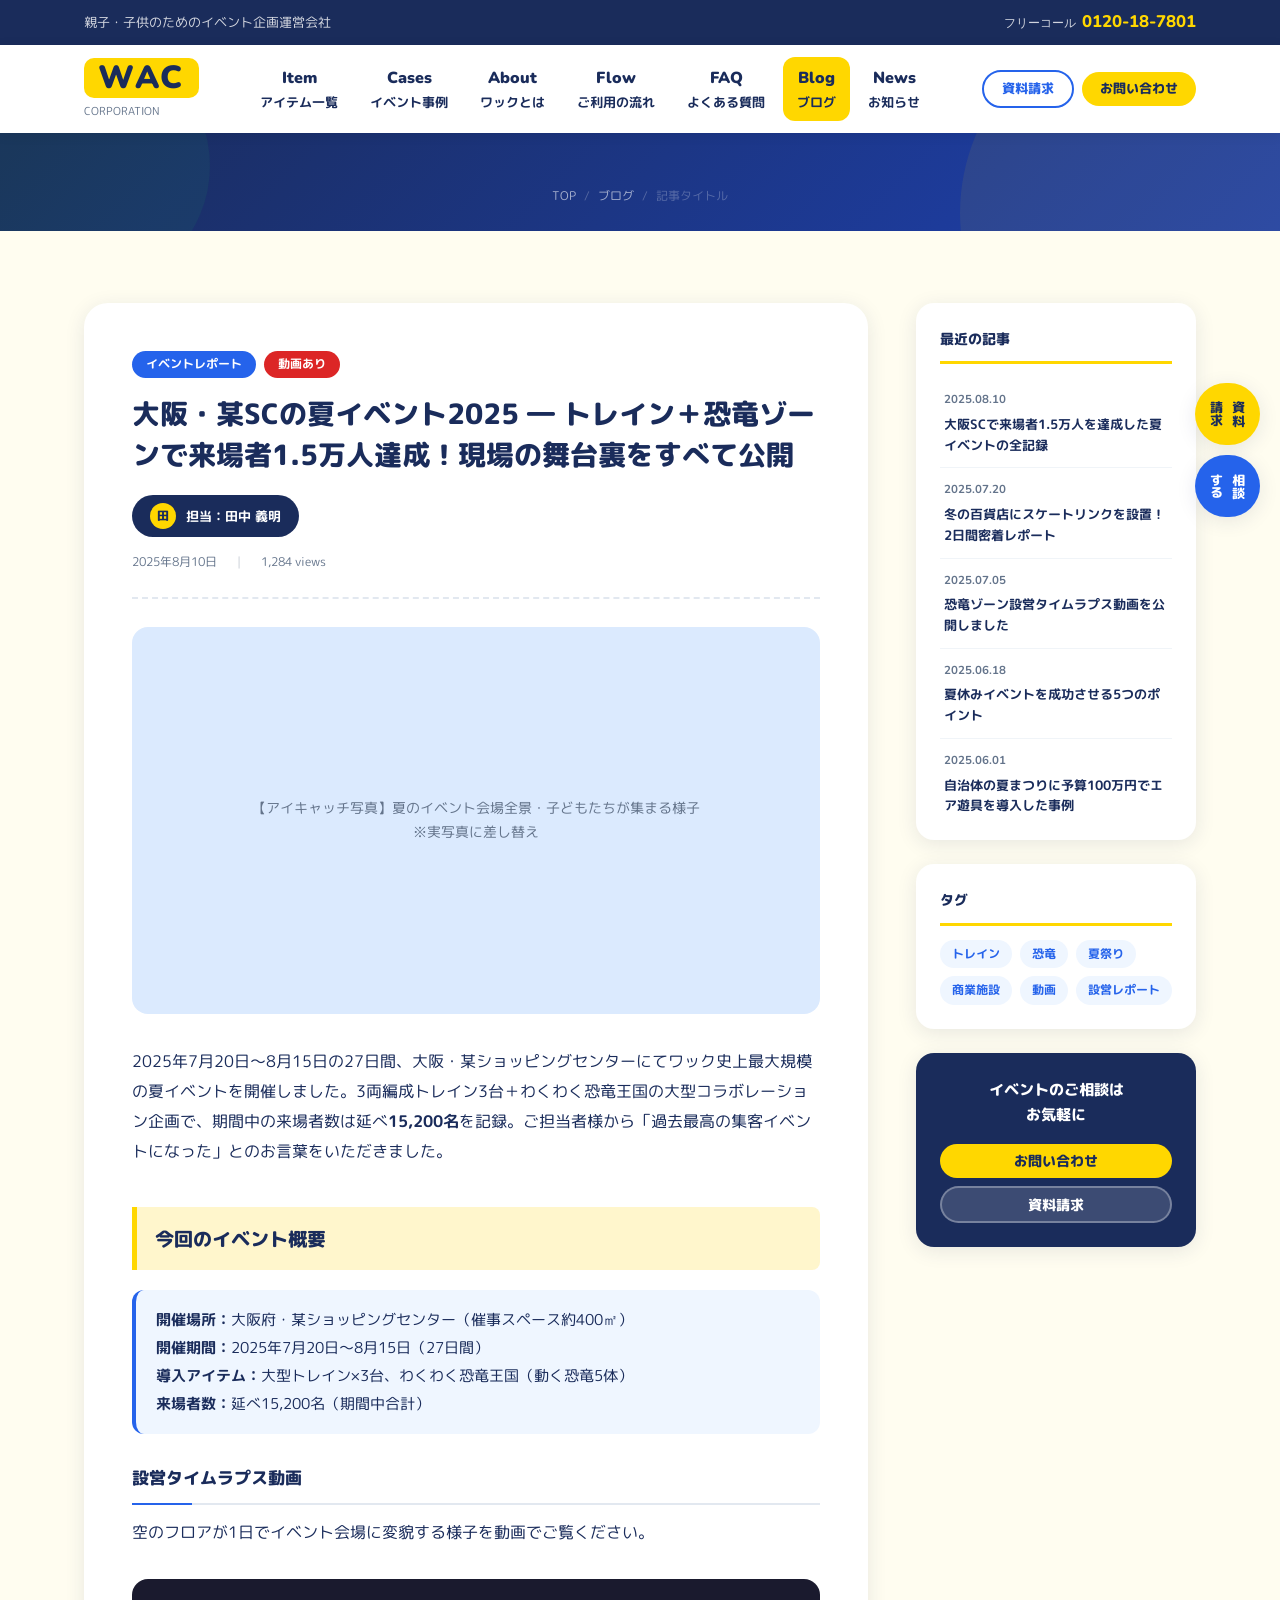
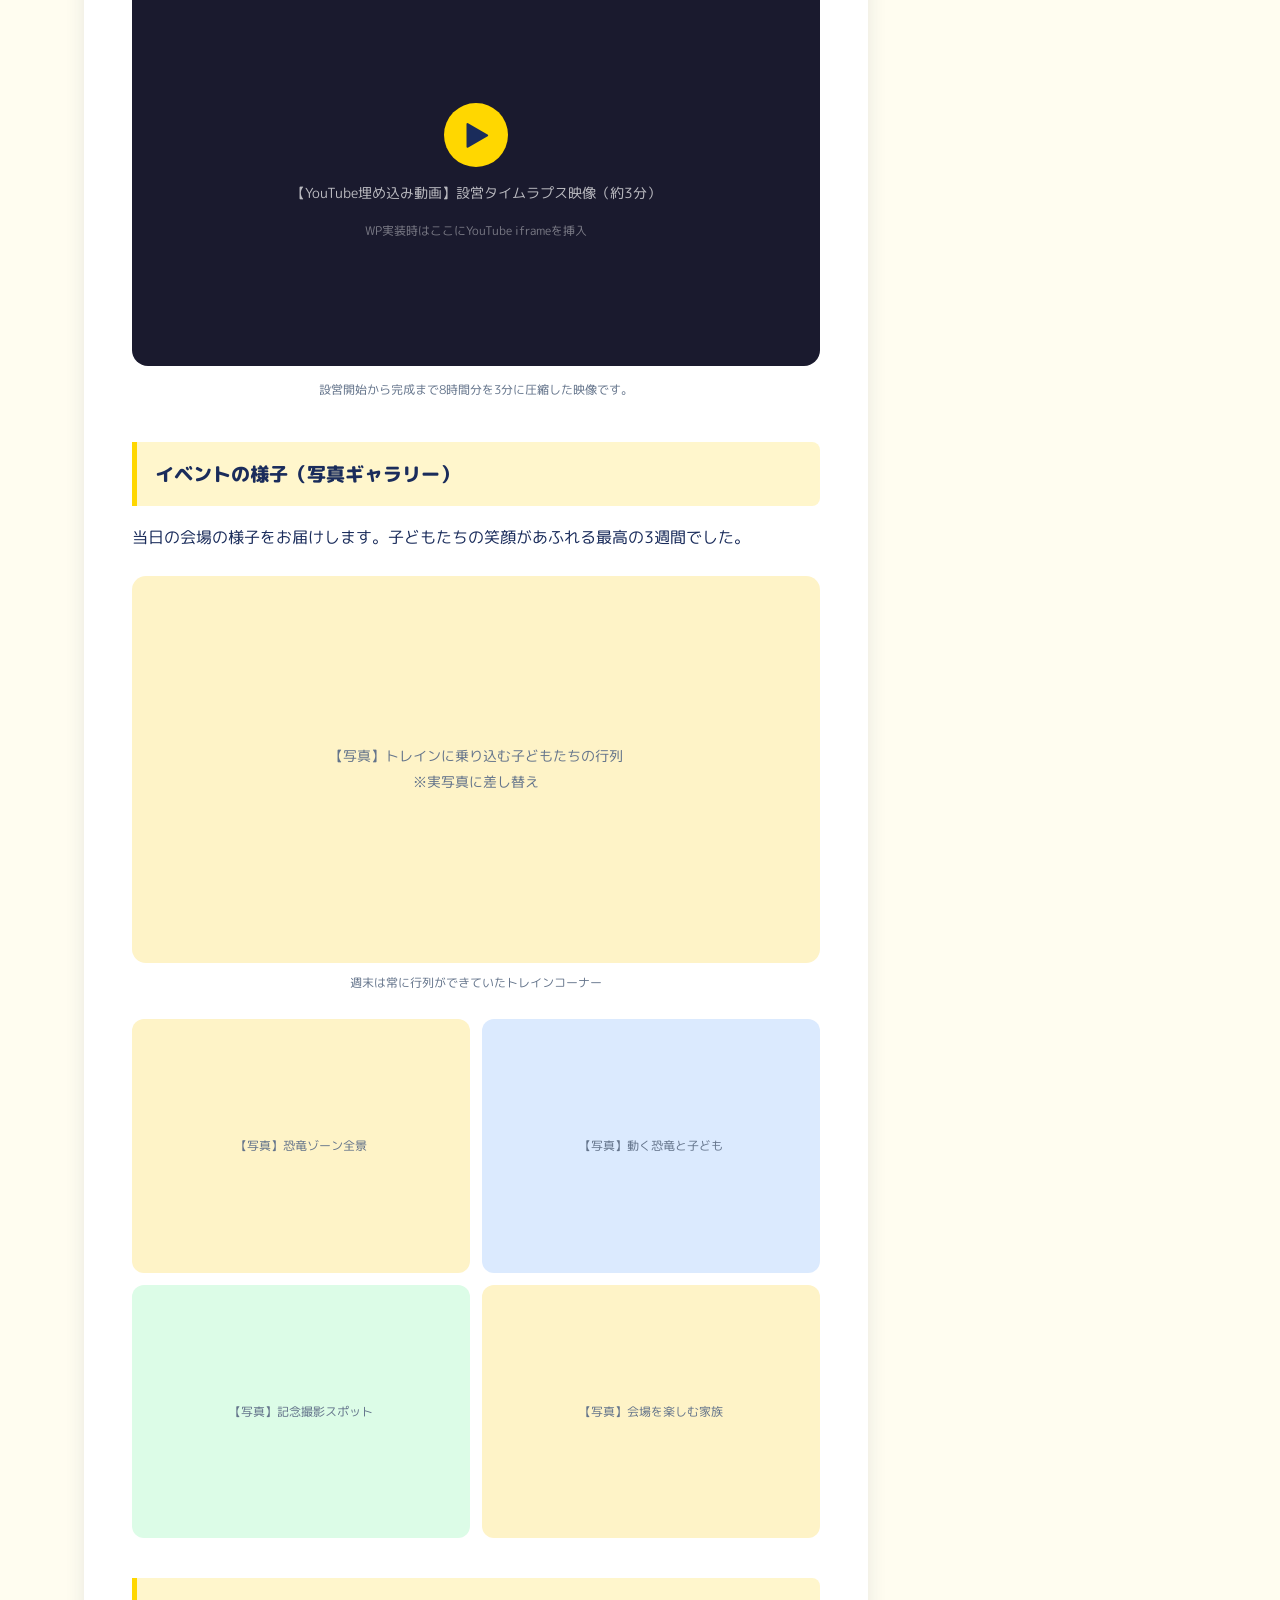
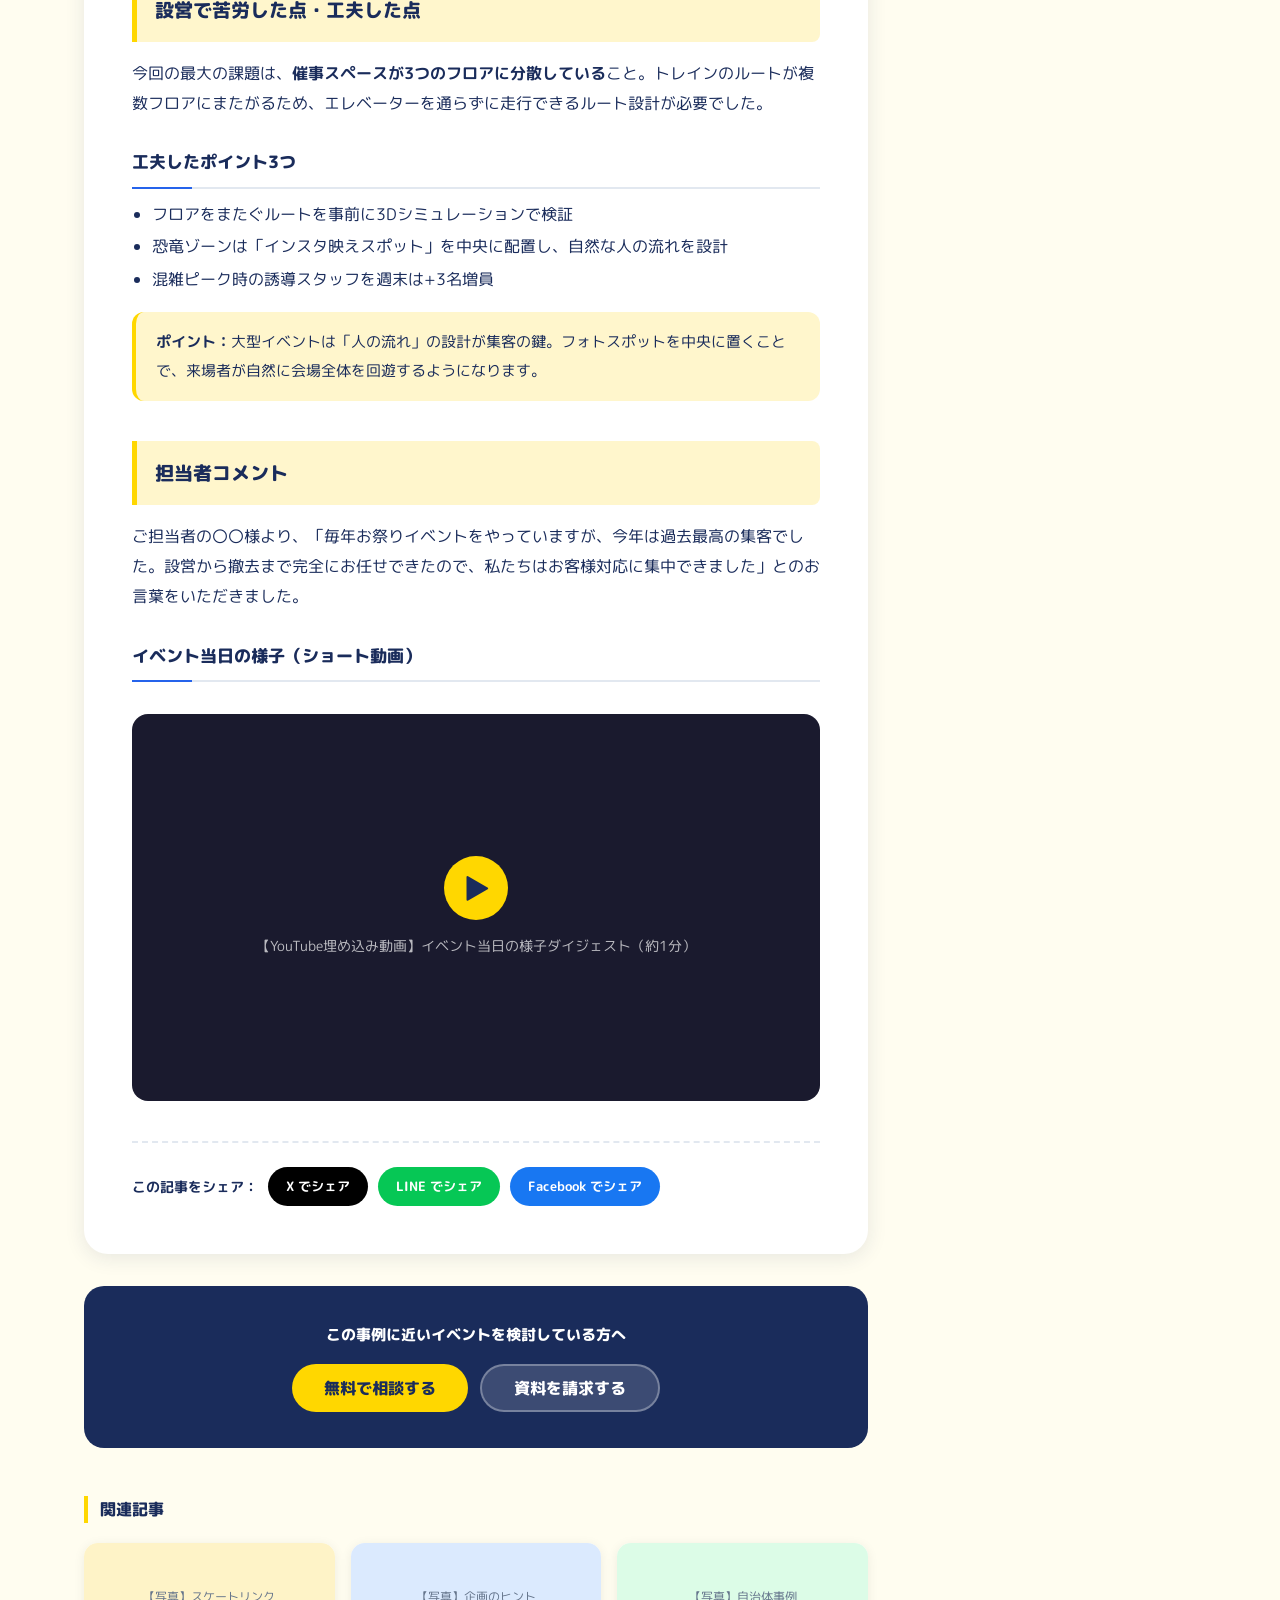
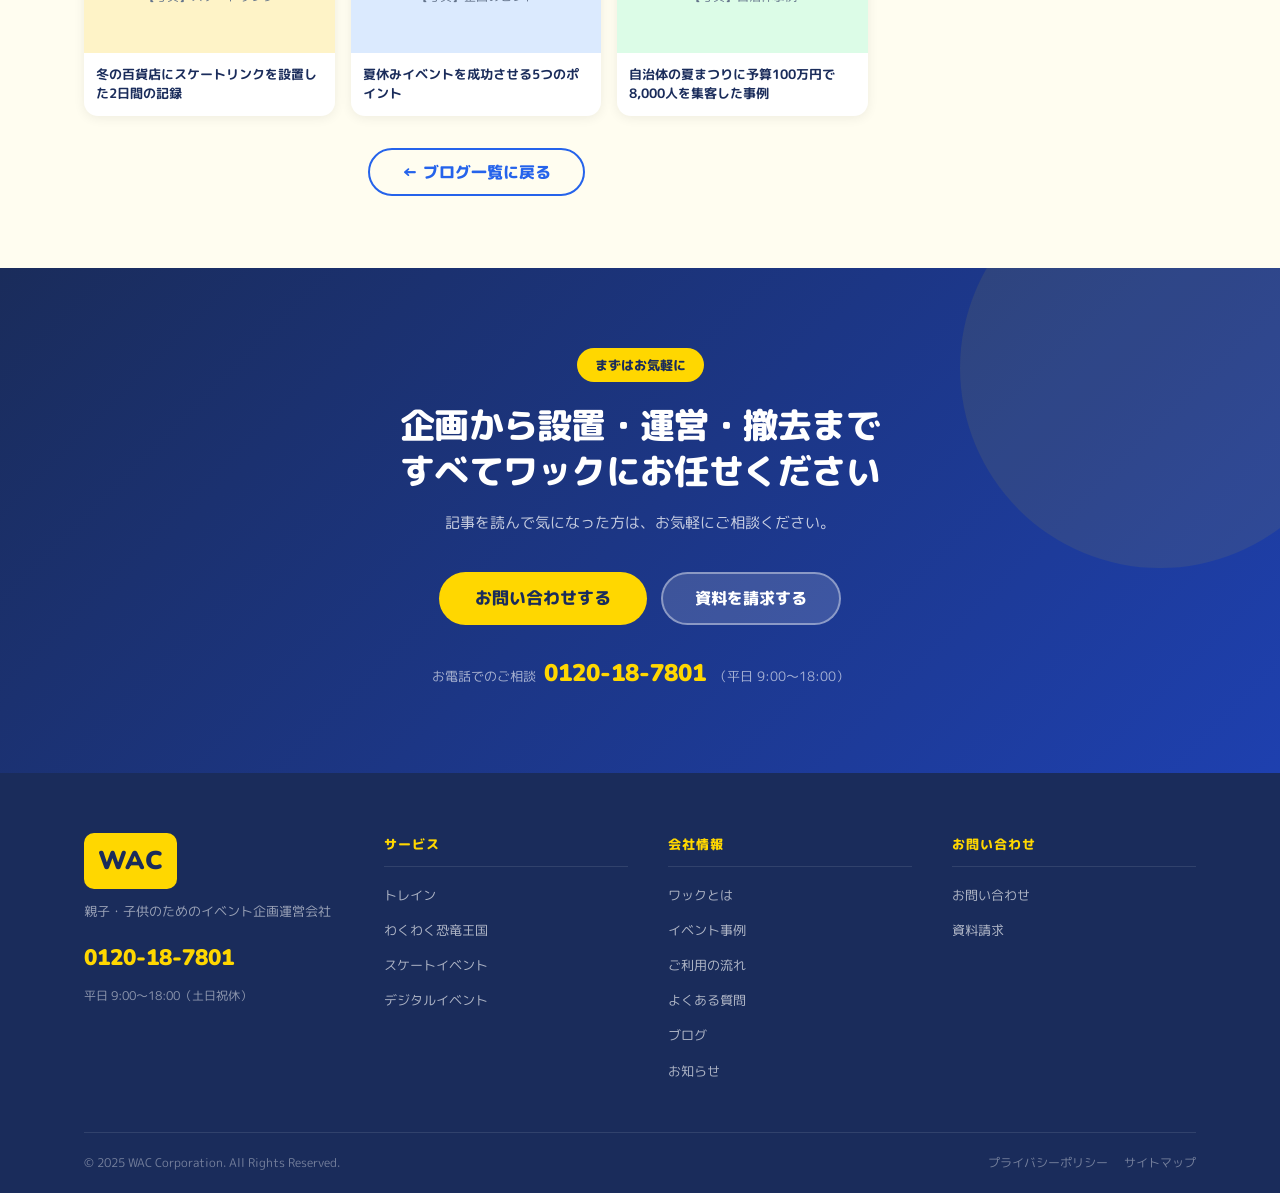
==== commit 782efdd3: "Add files via upload" ====
--- a/blog-single.html
+++ b/blog-single.html
@@ -7,167 +7,523 @@
 <link rel="preconnect" href="https://fonts.googleapis.com">
 <link href="https://fonts.googleapis.com/css2?family=M+PLUS+Rounded+1c:wght@400;500;700;800&family=Nunito:wght@700;800;900&display=swap" rel="stylesheet">
 <link rel="stylesheet" href="style.css">
-<style>/* ===== SINGLE ARTICLE ===== */
-.single-section { padding: 80px 0; background: var(--bg-section); }
-.single-layout { display: grid; grid-template-columns: 1fr 300px; gap: 48px; align-items: start; }
-
-/* ARTICLE CONTENT -->.article-wrap { background: #fff; border-radius: 24px; padding: 48px; box-shadow: var(--shadow); }
-.article-cats { display: flex; gap: 8px; margin-bottom: 14px; flex-wrap: wrap; }
+<style>
+/* ===== SINGLE ARTICLE ===== */
+.single-section { padding: 72px 0; background: var(--bg-section); }
+.single-layout  { display: grid; grid-template-columns: 1fr 280px; gap: 48px; align-items: start; }
+
+/* ===== ARTICLE WRAP ===== */
+.article-wrap { background: #fff; border-radius: 24px; padding: 48px; box-shadow: var(--shadow); }
+
+/* カテゴリバッジ */
+.article-cats { display: flex; gap: 8px; margin-bottom: 16px; flex-wrap: wrap; }
 .article-cat-badge {
- font-size: .72rem; font-weight: 700; padding: 4px 12px; border-radius: 50px; color: #fff;
+  font-size: .72rem; font-weight: 700;
+  padding: 4px 14px; border-radius: 50px; color: #fff;
 }
 .article-cat-badge.report { background: var(--blue); }
-.article-cat-badge.video { background: #DC2626; }
-.article-cat-badge.tips { background: var(--orange); }
-.article-cat-badge.case { background: var(--green); }
-.article-h1 { font-size: 1.8rem; font-weight: 800; color: var(--navy); margin-bottom: 14px; line-height: 1.4; }
-.article-meta {
- display: flex; gap: 20px; align-items: center;
- font-size: .78rem; color: var(--gray); margin-bottom: 28px;
- padding-bottom: 20px; border-bottom: 2px dashed #e2e8f0;
-}
-.article-meta-author { display: flex; align-items: center; gap: 6px; }
-.author-avatar {
- width: 28px; height: 28px; border-radius: 50%; background: var(--yellow);
- display: flex; align-items: center; justify-content: center; font-size: .8rem;
-}
-
-/* HERO IMAGE -->.article-hero-img {
- width: 100%; border-radius: 16px; overflow: hidden; margin-bottom: 32px;
- background: #dbeafe; aspect-ratio: 16/9;
- display: flex; align-items: center; justify-content: center;
- font-size: .9rem; color: var(--gray); text-align: center; padding: 20px;
-}
-
-/* VIDEO EMBED (レスポンシブ) -->.video-embed-wrap {
- position: relative; padding-bottom: 56.25%; height: 0; overflow: hidden;
- border-radius: 16px; margin: 32px 0; background: #000;
-}
-.video-embed-wrap iframe {
- position: absolute; top: 0; left: 0; width: 100%; height: 100%;
- border: none; border-radius: 16px;
-}
-/* プレースホルダー (実際はiframeに差し替え) -->.video-placeholder {
- width: 100%; aspect-ratio: 16/9; border-radius: 16px; background: #1a1a2e;
- display: flex; flex-direction: column; align-items: center; justify-content: center;
- margin: 32px 0; color: rgba(255,255,255,.7); font-size: .9rem; gap: 12px;
+.article-cat-badge.video  { background: #DC2626; }
+.article-cat-badge.tips   { background: var(--orange); }
+.article-cat-badge.case   { background: var(--green); }
+
+/* タイトル */
+.article-h1 {
+  font-size: 1.75rem; font-weight: 800; color: var(--navy);
+  line-height: 1.45; margin-bottom: 20px;
+}
+
+/* 担当者バッジ（目立つ色・独立表示） */
+.article-author-bar {
+  display: inline-flex; align-items: center; gap: 10px;
+  background: var(--navy); color: #fff;
+  padding: 8px 18px; border-radius: 50px;
+  font-size: .82rem; font-weight: 700; margin-bottom: 14px;
+}
+.article-author-bar .avatar {
+  width: 26px; height: 26px; border-radius: 50%;
+  background: var(--yellow); color: var(--navy);
+  font-size: .75rem; font-weight: 800;
+  display: flex; align-items: center; justify-content: center;
+  flex-shrink: 0;
+}
+
+/* 日付・PV などのメタ情報 */
+.article-meta-row {
+  display: flex; align-items: center; gap: 20px;
+  font-size: .78rem; color: var(--gray);
+  padding-bottom: 24px; margin-bottom: 28px;
+  border-bottom: 2px dashed #e2e8f0;
+}
+.article-meta-row .dot::before { content: '|'; margin-right: 20px; opacity: .35; }
+
+/* ===== アイキャッチ画像 ===== */
+.article-hero-img {
+  width: 100%; border-radius: 16px; overflow: hidden; margin-bottom: 32px;
+  background: #dbeafe; aspect-ratio: 16/9;
+  display: flex; align-items: center; justify-content: center;
+  font-size: .9rem; color: var(--gray); text-align: center; padding: 20px;
+}
+
+/* ===== 動画埋め込み ===== */
+.video-placeholder {
+  width: 100%; aspect-ratio: 16/9; border-radius: 16px; background: #1a1a2e;
+  display: flex; flex-direction: column; align-items: center; justify-content: center;
+  margin: 32px 0; color: rgba(255,255,255,.7); font-size: .9rem; gap: 12px;
 }
 .video-placeholder .vp-icon {
- width: 64px; height: 64px; border-radius: 50%; background: var(--yellow);
- display: flex; align-items: center; justify-content: center;
- font-size: 1.8rem; color: var(--navy);
-}
-.video-caption { font-size: .78rem; color: var(--gray); text-align: center; margin-top: -20px; margin-bottom: 20px; }
-
-/* INLINE IMAGE -->.article-img {
- width: 100%; border-radius: 14px; overflow: hidden; margin: 24px 0;
- background: #fef3c7; aspect-ratio: 16/9;
- display: flex; align-items: center; justify-content: center;
- font-size: .85rem; color: var(--gray); text-align: center; padding: 16px;
+  width: 64px; height: 64px; border-radius: 50%; background: var(--yellow);
+  display: flex; align-items: center; justify-content: center;
+  font-size: 1.8rem; color: var(--navy);
+}
+.video-caption {
+  font-size: .78rem; color: var(--gray);
+  text-align: center; margin-top: -20px; margin-bottom: 20px;
+}
+
+/* ===== インライン画像 ===== */
+.article-img {
+  width: 100%; border-radius: 14px; overflow: hidden; margin: 24px 0;
+  background: #fef3c7; aspect-ratio: 16/9;
+  display: flex; align-items: center; justify-content: center;
+  font-size: .85rem; color: var(--gray); text-align: center; padding: 16px;
 }
 .article-img.g { background: #dcfce7; }
 .article-img.b { background: #dbeafe; }
-.article-img-caption { font-size: .78rem; color: var(--gray); text-align: center; margin-top: -16px; margin-bottom: 20px; }
-
-/* IMAGE GRID -->.img-grid { display: grid; grid-template-columns: 1fr 1fr; gap: 12px; margin: 24px 0; }
+.article-img-caption {
+  font-size: .78rem; color: var(--gray);
+  text-align: center; margin-top: -16px; margin-bottom: 20px;
+}
+
+/* 2列画像グリッド */
+.img-grid { display: grid; grid-template-columns: 1fr 1fr; gap: 12px; margin: 24px 0; }
 .img-grid-item {
- border-radius: 12px; overflow: hidden; background: #fef3c7; aspect-ratio: 4/3;
- display: flex; align-items: center; justify-content: center;
- font-size: .75rem; color: var(--gray); text-align: center; padding: 12px;
+  border-radius: 12px; overflow: hidden; background: #fef3c7; aspect-ratio: 4/3;
+  display: flex; align-items: center; justify-content: center;
+  font-size: .75rem; color: var(--gray); text-align: center; padding: 12px;
 }
 .img-grid-item.b { background: #dbeafe; }
 .img-grid-item.g { background: #dcfce7; }
 
-/* BODY TEXT -->.article-content { font-size: .97rem; color: var(--navy); line-height: 1.95; }
+/* ===== 本文 ===== */
+.article-content { font-size: .97rem; color: var(--navy); line-height: 1.95; }
+
+/* H2: 背景色あり + 左ボーダー */
 .article-content h2 {
- font-size: 1.25rem; font-weight: 800; color: var(--navy);
- margin: 36px 0 14px; padding: 12px 16px;
- background: var(--yellow-light); border-left: 5px solid var(--yellow); border-radius: 0 8px 8px 0;
-}
+  font-size: 1.2rem; font-weight: 800; color: var(--navy);
+  margin: 40px 0 16px;
+  padding: 13px 18px;
+  background: var(--yellow-light);
+  border-left: 5px solid var(--yellow);
+  border-radius: 0 8px 8px 0;
+}
+
+/* H3: 下線スタイル */
 .article-content h3 {
- font-size: 1.05rem; font-weight: 800; color: var(--navy);
- margin: 28px 0 10px; padding-left: 12px; border-left: 3px solid var(--blue);
-}
-.article-content p { margin-bottom: 16px; }
-.article-content ul, .article-content ol {
- padding-left: 20px; margin-bottom: 16px; display: flex; flex-direction: column; gap: 6px;
-}
-.article-content .note-box {
- background: var(--blue-light); border-radius: 12px; padding: 16px 20px;
- margin: 20px 0; font-size: .9rem; border-left: 4px solid var(--blue);
-}
-.article-content .point-box {
- background: var(--yellow-light); border-radius: 12px; padding: 16px 20px;
- margin: 20px 0; font-size: .9rem; border-left: 4px solid var(--yellow);
-}
-
-/* SHARE -->.article-share {
- display: flex; align-items: center; gap: 10px; flex-wrap: wrap;
- margin-top: 40px; padding-top: 24px; border-top: 2px dashed #e2e8f0;
+  font-size: 1.05rem; font-weight: 800; color: var(--navy);
+  margin: 28px 0 12px;
+  padding-bottom: 8px;
+  border-bottom: 2px solid #e2e8f0;
+  position: relative;
+}
+.article-content h3::after {
+  content: '';
+  position: absolute; bottom: -2px; left: 0;
+  width: 60px; height: 2px;
+  background: var(--blue);
+}
+
+.article-content p  { margin-bottom: 16px; }
+.article-content ul,
+.article-content ol {
+  padding-left: 20px; margin-bottom: 16px;
+  display: flex; flex-direction: column; gap: 6px;
+}
+.article-content li { line-height: 1.7; }
+
+/* 補足ボックス */
+.note-box {
+  background: var(--blue-light); border-radius: 12px; padding: 16px 20px;
+  margin: 20px 0; font-size: .92rem; border-left: 4px solid var(--blue);
+  line-height: 1.9;
+}
+.point-box {
+  background: var(--yellow-light); border-radius: 12px; padding: 16px 20px;
+  margin: 20px 0; font-size: .92rem; border-left: 4px solid var(--yellow);
+}
+
+/* ===== SNSシェア ===== */
+.article-share {
+  display: flex; align-items: center; gap: 10px; flex-wrap: wrap;
+  margin-top: 40px; padding-top: 24px; border-top: 2px dashed #e2e8f0;
 }
 .share-label { font-size: .85rem; font-weight: 700; color: var(--navy); }
 .share-btn {
- padding: 8px 18px; border-radius: 50px; font-size: .82rem; font-weight: 700;
- text-decoration: none; transition: opacity .2s; cursor: pointer;
+  padding: 8px 18px; border-radius: 50px;
+  font-size: .82rem; font-weight: 700;
+  text-decoration: none; transition: opacity .2s;
 }
 .share-btn:hover { opacity: .8; }
-.share-x { background: #000; color: #fff; }
+.share-x    { background: #000;    color: #fff; }
 .share-line { background: #06c755; color: #fff; }
-.share-fb { background: #1877f2; color: #fff; }
-
-/* RELATED ARTICLES -->.related-section { margin-top: 48px; }
-.related-title { font-size: 1.05rem; font-weight: 800; color: var(--navy); margin-bottom: 20px; padding-left: 12px; border-left: 4px solid var(--yellow); }
+.share-fb   { background: #1877f2; color: #fff; }
+
+/* ===== 関連記事 ===== */
+.related-section { margin-top: 48px; }
+.related-title {
+  font-size: 1rem; font-weight: 800; color: var(--navy);
+  margin-bottom: 20px; padding-left: 12px;
+  border-left: 4px solid var(--yellow);
+}
 .related-grid { display: grid; grid-template-columns: repeat(3,1fr); gap: 16px; }
 .related-card {
- border-radius: 14px; overflow: hidden; background: #fff;
- box-shadow: 0 2px 12px rgba(0,0,0,.07); text-decoration: none;
- transition: transform .2s;
+  border-radius: 14px; overflow: hidden; background: #fff;
+  box-shadow: 0 2px 12px rgba(0,0,0,.07); text-decoration: none;
+  transition: transform .2s;
 }
 .related-card:hover { transform: translateY(-3px); }
 .related-thumb {
- height: 110px; background: #fef3c7;
- display: flex; align-items: center; justify-content: center;
- font-size: .72rem; color: var(--gray); text-align: center; padding: 10px;
+  height: 110px; background: #fef3c7;
+  display: flex; align-items: center; justify-content: center;
+  font-size: .72rem; color: var(--gray); text-align: center; padding: 10px;
 }
 .related-thumb.b { background: #dbeafe; }
 .related-thumb.g { background: #dcfce7; }
 .related-body { padding: 12px; }
 .related-name { font-size: .82rem; font-weight: 700; color: var(--navy); line-height: 1.5; }
 
-/* SIDEBAR (same as blog.html) -->.sidebar { display: flex; flex-direction: column; gap: 24px; }
+/* ===== SIDEBAR ===== */
+.sidebar { display: flex; flex-direction: column; gap: 24px; }
 .sidebar-box { background: #fff; border-radius: 18px; padding: 24px; box-shadow: var(--shadow); }
-.sidebar-box-title { font-size: .9rem; font-weight: 800; color: var(--navy); padding-bottom: 10px; margin-bottom: 14px; border-bottom: 3px solid var(--yellow); }
-.sidebar-recent-item { display: flex; gap: 12px; align-items: flex-start; padding: 10px 0; border-bottom: 1px dashed #e2e8f0; text-decoration: none; }
-.sidebar-recent-item:last-child { border-bottom: none; padding-bottom: 0; }
-.sidebar-recent-thumb { width: 64px; height: 48px; border-radius: 8px; flex-shrink: 0; background: #fef3c7; display: flex; align-items: center; justify-content: center; font-size: .6rem; color: var(--gray); text-align: center; }
-.sidebar-recent-thumb.b { background: #dbeafe; }
-.sidebar-recent-title { font-size: .78rem; color: var(--navy); font-weight: 600; line-height: 1.5; }
-.sidebar-recent-date { font-size: .68rem; color: var(--gray); margin-top: 4px; }
+.sidebar-box-title {
+  font-size: .9rem; font-weight: 800; color: var(--navy);
+  padding-bottom: 10px; margin-bottom: 14px;
+  border-bottom: 3px solid var(--yellow);
+}
+
+/* 最近の記事（シンプルリスト） */
+.sidebar-recent-list { display: flex; flex-direction: column; }
+.sidebar-recent-row {
+  display: flex; flex-direction: column; gap: 4px;
+  padding: 12px 4px; border-bottom: 1px solid #f0f4f8;
+  text-decoration: none;
+}
+.sidebar-recent-row:last-child { border-bottom: none; padding-bottom: 0; }
+.sidebar-recent-row:hover .srr-title { color: var(--blue); }
+.srr-date  { font-family: 'Nunito', sans-serif; font-size: .72rem; color: var(--gray); font-weight: 700; }
+.srr-title { font-size: .84rem; font-weight: 700; color: var(--navy); line-height: 1.55; }
+
+/* タグ */
 .sidebar-tag-cloud { display: flex; flex-wrap: wrap; gap: 8px; }
-.sidebar-tag { display: inline-block; padding: 4px 12px; border-radius: 50px; background: var(--blue-light); color: var(--blue); font-size: .75rem; font-weight: 700; text-decoration: none; transition: background .2s; }
-.sidebar-tag:hover { background: var(--blue); color: #fff; }
-
+.sidebar-tag {
+  display: inline-block; padding: 4px 12px; border-radius: 50px;
+  background: var(--blue-light); color: var(--blue);
+  font-size: .75rem; font-weight: 700;
+}
+
+/* ===== RESPONSIVE ===== */
 @media(max-width:1024px) {
- .single-layout { grid-template-columns: 1fr; }
- .sidebar { display: none; }
- .related-grid { grid-template-columns: 1fr 1fr; }
-}
-@media(max-width:768px) { .img-grid { grid-template-columns: 1fr; } .related-grid { grid-template-columns: 1fr; } }
+  .single-layout { grid-template-columns: 1fr; }
+  .sidebar { display: none; }
+  .related-grid { grid-template-columns: 1fr 1fr; }
+}
+@media(max-width:768px) {
+  .article-wrap { padding: 28px 20px; }
+  .article-h1 { font-size: 1.35rem; }
+  .img-grid { grid-template-columns: 1fr; }
+  .related-grid { grid-template-columns: 1fr; }
+}
 </style>
 </head>
-<body> <div class="topbar"> <div class="container"> <span class="topbar-left">親子・子供のためのイベント企画運営会社</span> <span class="topbar-tel"><span>フリーコール</span>0120-18-7801</span> </div>
-</div> <header> <div class="header-inner"> <a href="index.html" class="logo"><span class="logo-mark">WAC</span><span class="logo-sub">CORPORATION</span></a> <nav> <a href="items.html" class="nav-link"><span class="en">Item</span><span>アイテム一覧</span></a> <a href="cases.html" class="nav-link"><span class="en">Cases</span><span>イベント事例</span></a> <a href="why.html" class="nav-link"><span class="en">About</span><span>ワックとは</span></a> <a href="flow.html" class="nav-link"><span class="en">Flow</span><span>ご利用の流れ</span></a> <a href="faq.html" class="nav-link"><span class="en">FAQ</span><span>よくある質問</span></a> <a href="blog.html" class="nav-link active"><span class="en">Blog</span><span>ブログ</span></a> <a href="news.html" class="nav-link"><span class="en">News</span><span>お知らせ</span></a> </nav> <div class="nav-cta"> <a href="documents.html" class="btn btn-outline-blue btn-sm">資料請求</a> <a href="contact.html" class="btn btn-yellow btn-sm">お問い合わせ</a> </div> </div>
-</header> <div class="float-cta"> <a href="documents.html" class="float-btn">資料<br>請求</a> <a href="contact.html" class="float-btn blue">相談<br>する</a>
-</div> <!-- BREADCRUMB HERO -->
-<div class="page-hero" style="padding:36px 0 28px;"> <div class="breadcrumb"> <a href="index.html">TOP</a><span>/</span> <a href="blog.html">ブログ</a><span>/</span> <span>記事タイトル</span> </div>
-</div> <section class="single-section"> <div class="container"> <div class="single-layout"> <!-- ARTICLE --> <div> <div class="article-wrap"> <!-- HEADER --> <div class="article-cats"> <span class="article-cat-badge report">イベントレポート</span> <span class="article-cat-badge video">動画あり</span> </div> <h1 class="article-h1">大阪・某SCの夏イベント2025 ― トレイン＋恐竜ゾーンで来場者1.5万人達成！現場の舞台裏をすべて公開</h1> <div class="article-meta"> <div class="article-meta-author"> <div class="author-avatar">田</div> <span>担当：田中 義明</span> </div> <span>2025年8月10日</span> <span>イベントレポート</span> <span>1,284 views</span> </div> <!-- HERO IMAGE --> <div class="article-hero-img">【アイキャッチ写真】<br>夏のイベント会場全景・子どもたちが集まる様子<br>※実写真に差し替え </div> <!-- ARTICLE BODY --> <div class="article-content"> <p>2025年7月20日〜8月15日の27日間、大阪・某ショッピングセンターにてワック史上最大規模の夏イベントを開催しました。3両編成トレイン3台＋わくわく恐竜王国の大型コラボレーション企画で、期間中の来場者数は延べ<strong>15,200名</strong>を記録。ご担当者様から「過去最高の集客イベントになった」とのお言葉をいただきました。 </p> <h2>今回のイベント概要</h2> <div class="note-box"> <strong>開催場所：</strong>大阪府・某ショッピングセンター（催事スペース約400㎡）<br> <strong>開催期間：</strong>2025年7月20日〜8月15日（27日間）<br> <strong>導入アイテム：</strong>大型トレイン×3台、わくわく恐竜王国（動く恐竜5体）<br> <strong>来場者数：</strong>延べ15,200名（期間中合計） </div> <!-- VIDEO EMBED --> <h3>設営タイムラプス動画（YouTube）</h3> <p>空のフロアが1日でイベント会場に変貌する様子を動画でご覧ください。</p> <!--
- ===== WORDPRESS実装時のメモ =====
- 以下のiframeをwp-block-embed等で挿入します。
- - Gutenbergエディタ: 「埋め込み」ブロック → YouTubeのURL貼り付けで自動変換
- - Classic Editor: YouTube URLをそのまま貼り付け or oEmbed対応
- ================================
- --> <!-- [実際のYouTube埋め込みコード] --> <div class="video-placeholder"> <div class="vp-icon">▶</div> <span>【YouTube埋め込み動画】<br>設営タイムラプス映像（約3分）</span> <span style="font-size:.75rem;opacity:.6;">※ WP実装時はここにYouTube iframeまたはoEmbedブロックを挿入</span> </div> <p class="video-caption">↑ 設営開始から完成まで8時間分を3分に圧縮した映像です。</p> <h2>イベントの様子（写真ギャラリー）</h2> <p>当日の会場の様子をお届けします。子どもたちの笑顔があふれる最高の3週間でした。</p> <!-- SINGLE IMAGE --> <div class="article-img">【写真】トレインに乗り込む子どもたちの行列<br>※実写真に差し替え </div> <p class="article-img-caption">週末は常に行列ができていたトレインコーナー</p> <!-- IMAGE GRID (2列) --> <div class="img-grid"> <div class="img-grid-item">【写真】恐竜ゾーン全景</div> <div class="img-grid-item b">【写真】動く恐竜と子ども</div> <div class="img-grid-item g">【写真】記念撮影スポット</div> <div class="img-grid-item">【写真】会場を楽しむ家族</div> </div> <h2>設営で苦労した点・工夫した点</h2> <p>今回の最大の課題は、<strong>催事スペースが3つのフロアに分散している</strong>こと。トレインのルートが複数フロアにまたがるため、エレベーターを通らずに走行できるルート設計が必要でした。 </p> <h3>工夫したポイント3つ</h3> <ul> <li>フロアをまたぐルートを事前に3Dシミュレーションで検証</li> <li>恐竜ゾーンは「インスタ映えスポット」を中央に配置し、自然な人の流れを設計</li> <li>混雑ピーク時の誘導スタッフを週末は+3名増員</li> </ul> <div class="point-box"> <strong>ポイント：</strong>大型イベントは「人の流れ」の設計が集客の鍵。フォトスポットを中央に置くことで、来場者が自然に会場全体を回遊するようになります。 </div> <h2>担当者コメント</h2> <p>ご担当者の〇〇様より、「毎年お祭りイベントをやっていますが、今年は過去最高の集客でした。設営から撤去まで完全にお任せできたので、私たちはお客様対応に集中できました」とのお言葉をいただきました。 </p> <!-- VIDEO 2本目 --> <h3>イベント当日の様子（ショート動画）</h3> <div class="video-placeholder"> <div class="vp-icon">▶</div> <span>【YouTube埋め込み動画】<br>イベント当日の様子ダイジェスト（約1分）</span> </div> </div> <!-- /article-content --> <!-- SHARE --> <div class="article-share"> <span class="share-label">この記事をシェア：</span> <a href="#" class="share-btn share-x">𝕏 でシェア</a> <a href="#" class="share-btn share-line">LINE でシェア</a> <a href="#" class="share-btn share-fb">Facebook でシェア</a> </div> </div><!-- /article-wrap --> <!-- CTA INLINE --> <div style="background:var(--navy);border-radius:20px;padding:36px;text-align:center;margin-top:32px;"> <div style="font-size:.95rem;font-weight:800;color:#fff;margin-bottom:16px;">この事例に近いイベントを検討している方へ</div> <div style="display:flex;gap:12px;justify-content:center;flex-wrap:wrap;"> <a href="contact.html" class="btn btn-yellow">無料で相談する</a> <a href="documents.html" class="btn" style="background:rgba(255,255,255,.15);color:#fff;border:2px solid rgba(255,255,255,.3);">資料を請求する</a> </div> </div> <!-- RELATED --> <div class="related-section"> <div class="related-title">関連記事</div> <div class="related-grid"> <a href="blog-single.html" class="related-card"> <div class="related-thumb">【写真】スケートリンク</div> <div class="related-body"><div class="related-name">冬の百貨店にスケートリンクを設置した2日間の記録</div></div> </a> <a href="blog-single.html" class="related-card"> <div class="related-thumb b">【写真】企画のヒント</div> <div class="related-body"><div class="related-name">夏休みイベントを成功させる5つのポイント</div></div> </a> <a href="blog-single.html" class="related-card"> <div class="related-thumb g">【写真】自治体事例</div> <div class="related-body"><div class="related-name">自治体の夏まつりに予算100万円で8,000人を集客した事例</div></div> </a> </div> </div> <div style="text-align:center;margin-top:32px;"> <a href="blog.html" class="btn btn-outline-blue">← ブログ一覧に戻る</a> </div> </div><!-- /main --> <!-- SIDEBAR --> <aside class="sidebar"> <div class="sidebar-box"> <div class="sidebar-box-title">最近の記事</div> <a href="blog-single.html" class="sidebar-recent-item"> <div class="sidebar-recent-thumb">【写真】</div> <div><div class="sidebar-recent-title">大阪SCで来場者1.5万人達成</div><div class="sidebar-recent-date">2025.08.10</div></div> </a> <a href="blog-single.html" class="sidebar-recent-item"> <div class="sidebar-recent-thumb b">【写真】</div> <div><div class="sidebar-recent-title">スケートリンク設置レポート</div><div class="sidebar-recent-date">2025.07.20</div></div> </a> <a href="blog-single.html" class="sidebar-recent-item"> <div class="sidebar-recent-thumb">【動画】</div> <div><div class="sidebar-recent-title">恐竜ゾーン設営タイムラプス</div><div class="sidebar-recent-date">2025.07.05</div></div> </a> </div> <div class="sidebar-box"> <div class="sidebar-box-title">タグ</div> <div class="sidebar-tag-cloud"> <a href="#" class="sidebar-tag">トレイン</a> <a href="#" class="sidebar-tag">恐竜</a> <a href="#" class="sidebar-tag">夏祭り</a> <a href="#" class="sidebar-tag">商業施設</a> <a href="#" class="sidebar-tag">動画</a> <a href="#" class="sidebar-tag">設営レポート</a> </div> </div> <div class="sidebar-box" style="background:var(--navy);text-align:center;"> <div style="font-size:.95rem;font-weight:800;color:#fff;margin-bottom:12px;">イベントのご相談は<br>お気軽に</div> <a href="contact.html" class="btn btn-yellow btn-sm" style="width:100%;margin-bottom:8px;">お問い合わせ</a> <a href="documents.html" class="btn btn-sm" style="width:100%;background:rgba(255,255,255,.15);color:#fff;border:2px solid rgba(255,255,255,.3);">資料請求</a> </div> </aside> </div> </div>
-</section> <footer> <div class="container"> <div class="footer-top"> <div> <div class="footer-logo-mark">WAC</div> <p class="footer-tagline">親子・子供のためのイベント企画運営会社</p> <span class="footer-tel-num">0120-18-7801</span> <span class="footer-hours">平日 9:00〜18:00（土日祝休）</span> </div> <div class="footer-col"><h4>サービス</h4><ul> <li><a href="items.html#train">トレイン</a></li> <li><a href="items.html#dino">わくわく恐竜王国</a></li> <li><a href="items.html#skate">スケートイベント</a></li> <li><a href="items.html#digital">デジタルイベント</a></li> </ul></div> <div class="footer-col"><h4>会社情報</h4><ul> <li><a href="why.html">ワックとは</a></li> <li><a href="cases.html">イベント事例</a></li> <li><a href="flow.html">ご利用の流れ</a></li> <li><a href="faq.html">よくある質問</a></li> <li><a href="blog.html">ブログ</a></li> <li><a href="news.html">お知らせ</a></li> </ul></div> <div class="footer-col"><h4>お問い合わせ</h4><ul> <li><a href="contact.html">お問い合わせ</a></li> <li><a href="documents.html">資料請求</a></li> </ul></div> </div> <div class="footer-bottom"> <div>© 2025 WAC Corporation. All Rights Reserved.</div> <div style="display:flex;gap:16px;"><a href="#">プライバシーポリシー</a><a href="#">サイトマップ</a></div> </div> </div>
+<body>
+
+<div class="topbar">
+  <div class="container">
+    <span class="topbar-left">親子・子供のためのイベント企画運営会社</span>
+    <span class="topbar-tel"><span>フリーコール</span>0120-18-7801</span>
+  </div>
+</div>
+
+<header>
+  <div class="header-inner">
+    <a href="index.html" class="logo"><span class="logo-mark">WAC</span><span class="logo-sub">CORPORATION</span></a>
+    <nav>
+      <a href="items.html"   class="nav-link"><span class="en">Item</span><span>アイテム一覧</span></a>
+      <a href="cases.html"   class="nav-link"><span class="en">Cases</span><span>イベント事例</span></a>
+      <a href="why.html"     class="nav-link"><span class="en">About</span><span>ワックとは</span></a>
+      <a href="flow.html"    class="nav-link"><span class="en">Flow</span><span>ご利用の流れ</span></a>
+      <a href="faq.html"     class="nav-link"><span class="en">FAQ</span><span>よくある質問</span></a>
+      <a href="blog.html"    class="nav-link active"><span class="en">Blog</span><span>ブログ</span></a>
+      <a href="news.html"    class="nav-link"><span class="en">News</span><span>お知らせ</span></a>
+    </nav>
+    <div class="nav-cta">
+      <a href="documents.html" class="btn btn-outline-blue btn-sm">資料請求</a>
+      <a href="contact.html"   class="btn btn-yellow btn-sm">お問い合わせ</a>
+    </div>
+  </div>
+</header>
+
+<div class="float-cta">
+  <a href="documents.html" class="float-btn">資料<br>請求</a>
+  <a href="contact.html"   class="float-btn blue">相談<br>する</a>
+</div>
+
+<!-- パンくず -->
+<div class="page-hero" style="padding:32px 0 24px;">
+  <div class="breadcrumb">
+    <a href="index.html">TOP</a><span>/</span>
+    <a href="blog.html">ブログ</a><span>/</span>
+    <span>記事タイトル</span>
+  </div>
+</div>
+
+<section class="single-section">
+  <div class="container">
+    <div class="single-layout">
+
+      <!-- ===== ARTICLE ===== -->
+      <div>
+        <div class="article-wrap">
+
+          <!-- カテゴリバッジ -->
+          <div class="article-cats">
+            <span class="article-cat-badge report">イベントレポート</span>
+            <span class="article-cat-badge video">動画あり</span>
+          </div>
+
+          <!-- タイトル -->
+          <h1 class="article-h1">大阪・某SCの夏イベント2025 ― トレイン＋恐竜ゾーンで来場者1.5万人達成！現場の舞台裏をすべて公開</h1>
+
+          <!-- 担当者（目立つバッジ） -->
+          <div class="article-author-bar">
+            <div class="avatar">田</div>
+            担当：田中 義明
+          </div>
+
+          <!-- 日付・PV -->
+          <div class="article-meta-row">
+            <span>2025年8月10日</span>
+            <span class="dot">1,284 views</span>
+          </div>
+
+          <!-- アイキャッチ画像 -->
+          <div class="article-hero-img">
+            【アイキャッチ写真】夏のイベント会場全景・子どもたちが集まる様子<br>
+            ※実写真に差し替え
+          </div>
+
+          <!-- 本文 -->
+          <div class="article-content">
+
+            <p>2025年7月20日〜8月15日の27日間、大阪・某ショッピングセンターにてワック史上最大規模の夏イベントを開催しました。3両編成トレイン3台＋わくわく恐竜王国の大型コラボレーション企画で、期間中の来場者数は延べ<strong>15,200名</strong>を記録。ご担当者様から「過去最高の集客イベントになった」とのお言葉をいただきました。</p>
+
+            <h2>今回のイベント概要</h2>
+
+            <div class="note-box">
+              <strong>開催場所：</strong>大阪府・某ショッピングセンター（催事スペース約400㎡）<br>
+              <strong>開催期間：</strong>2025年7月20日〜8月15日（27日間）<br>
+              <strong>導入アイテム：</strong>大型トレイン×3台、わくわく恐竜王国（動く恐竜5体）<br>
+              <strong>来場者数：</strong>延べ15,200名（期間中合計）
+            </div>
+
+            <h3>設営タイムラプス動画</h3>
+            <p>空のフロアが1日でイベント会場に変貌する様子を動画でご覧ください。</p>
+
+            <!-- YouTube 埋め込みプレースホルダー
+                 WP実装時: Gutenbergエディタで「埋め込み」ブロックにYouTube URLを貼り付け -->
+            <div class="video-placeholder">
+              <div class="vp-icon">▶</div>
+              <span>【YouTube埋め込み動画】設営タイムラプス映像（約3分）</span>
+              <span style="font-size:.75rem;opacity:.6;">WP実装時はここにYouTube iframeを挿入</span>
+            </div>
+            <p class="video-caption">設営開始から完成まで8時間分を3分に圧縮した映像です。</p>
+
+            <h2>イベントの様子（写真ギャラリー）</h2>
+            <p>当日の会場の様子をお届けします。子どもたちの笑顔があふれる最高の3週間でした。</p>
+
+            <div class="article-img">
+              【写真】トレインに乗り込む子どもたちの行列<br>※実写真に差し替え
+            </div>
+            <p class="article-img-caption">週末は常に行列ができていたトレインコーナー</p>
+
+            <div class="img-grid">
+              <div class="img-grid-item">【写真】恐竜ゾーン全景</div>
+              <div class="img-grid-item b">【写真】動く恐竜と子ども</div>
+              <div class="img-grid-item g">【写真】記念撮影スポット</div>
+              <div class="img-grid-item">【写真】会場を楽しむ家族</div>
+            </div>
+
+            <h2>設営で苦労した点・工夫した点</h2>
+            <p>今回の最大の課題は、<strong>催事スペースが3つのフロアに分散している</strong>こと。トレインのルートが複数フロアにまたがるため、エレベーターを通らずに走行できるルート設計が必要でした。</p>
+
+            <h3>工夫したポイント3つ</h3>
+            <ul>
+              <li>フロアをまたぐルートを事前に3Dシミュレーションで検証</li>
+              <li>恐竜ゾーンは「インスタ映えスポット」を中央に配置し、自然な人の流れを設計</li>
+              <li>混雑ピーク時の誘導スタッフを週末は+3名増員</li>
+            </ul>
+
+            <div class="point-box">
+              <strong>ポイント：</strong>大型イベントは「人の流れ」の設計が集客の鍵。フォトスポットを中央に置くことで、来場者が自然に会場全体を回遊するようになります。
+            </div>
+
+            <h2>担当者コメント</h2>
+            <p>ご担当者の〇〇様より、「毎年お祭りイベントをやっていますが、今年は過去最高の集客でした。設営から撤去まで完全にお任せできたので、私たちはお客様対応に集中できました」とのお言葉をいただきました。</p>
+
+            <h3>イベント当日の様子（ショート動画）</h3>
+            <div class="video-placeholder">
+              <div class="vp-icon">▶</div>
+              <span>【YouTube埋め込み動画】イベント当日の様子ダイジェスト（約1分）</span>
+            </div>
+
+          </div><!-- /article-content -->
+
+          <!-- SNSシェア -->
+          <div class="article-share">
+            <span class="share-label">この記事をシェア：</span>
+            <a href="#" class="share-btn share-x">X でシェア</a>
+            <a href="#" class="share-btn share-line">LINE でシェア</a>
+            <a href="#" class="share-btn share-fb">Facebook でシェア</a>
+          </div>
+
+        </div><!-- /article-wrap -->
+
+        <!-- インラインCTA -->
+        <div style="background:var(--navy);border-radius:20px;padding:36px;text-align:center;margin-top:32px;">
+          <div style="font-size:.95rem;font-weight:800;color:#fff;margin-bottom:16px;">この事例に近いイベントを検討している方へ</div>
+          <div style="display:flex;gap:12px;justify-content:center;flex-wrap:wrap;">
+            <a href="contact.html" class="btn btn-yellow">無料で相談する</a>
+            <a href="documents.html" class="btn" style="background:rgba(255,255,255,.15);color:#fff;border:2px solid rgba(255,255,255,.3);">資料を請求する</a>
+          </div>
+        </div>
+
+        <!-- 関連記事 -->
+        <div class="related-section">
+          <div class="related-title">関連記事</div>
+          <div class="related-grid">
+            <a href="blog-single.html" class="related-card">
+              <div class="related-thumb">【写真】スケートリンク</div>
+              <div class="related-body"><div class="related-name">冬の百貨店にスケートリンクを設置した2日間の記録</div></div>
+            </a>
+            <a href="blog-single.html" class="related-card">
+              <div class="related-thumb b">【写真】企画のヒント</div>
+              <div class="related-body"><div class="related-name">夏休みイベントを成功させる5つのポイント</div></div>
+            </a>
+            <a href="blog-single.html" class="related-card">
+              <div class="related-thumb g">【写真】自治体事例</div>
+              <div class="related-body"><div class="related-name">自治体の夏まつりに予算100万円で8,000人を集客した事例</div></div>
+            </a>
+          </div>
+        </div>
+
+        <div style="text-align:center;margin-top:32px;">
+          <a href="blog.html" class="btn btn-outline-blue">← ブログ一覧に戻る</a>
+        </div>
+
+      </div><!-- /main -->
+
+      <!-- ===== SIDEBAR ===== -->
+      <aside class="sidebar">
+
+        <!-- 最近の記事（シンプルリスト） -->
+        <div class="sidebar-box">
+          <div class="sidebar-box-title">最近の記事</div>
+          <div class="sidebar-recent-list">
+            <a href="blog-single.html" class="sidebar-recent-row">
+              <span class="srr-date">2025.08.10</span>
+              <span class="srr-title">大阪SCで来場者1.5万人を達成した夏イベントの全記録</span>
+            </a>
+            <a href="blog-single.html" class="sidebar-recent-row">
+              <span class="srr-date">2025.07.20</span>
+              <span class="srr-title">冬の百貨店にスケートリンクを設置！2日間密着レポート</span>
+            </a>
+            <a href="blog-single.html" class="sidebar-recent-row">
+              <span class="srr-date">2025.07.05</span>
+              <span class="srr-title">恐竜ゾーン設営タイムラプス動画を公開しました</span>
+            </a>
+            <a href="blog-single.html" class="sidebar-recent-row">
+              <span class="srr-date">2025.06.18</span>
+              <span class="srr-title">夏休みイベントを成功させる5つのポイント</span>
+            </a>
+            <a href="blog-single.html" class="sidebar-recent-row">
+              <span class="srr-date">2025.06.01</span>
+              <span class="srr-title">自治体の夏まつりに予算100万円でエア遊具を導入した事例</span>
+            </a>
+          </div>
+        </div>
+
+        <!-- タグ -->
+        <div class="sidebar-box">
+          <div class="sidebar-box-title">タグ</div>
+          <div class="sidebar-tag-cloud">
+            <span class="sidebar-tag">トレイン</span>
+            <span class="sidebar-tag">恐竜</span>
+            <span class="sidebar-tag">夏祭り</span>
+            <span class="sidebar-tag">商業施設</span>
+            <span class="sidebar-tag">動画</span>
+            <span class="sidebar-tag">設営レポート</span>
+          </div>
+        </div>
+
+        <!-- CTA -->
+        <div class="sidebar-box" style="background:var(--navy);text-align:center;">
+          <div style="font-size:.95rem;font-weight:800;color:#fff;margin-bottom:16px;">イベントのご相談は<br>お気軽に</div>
+          <a href="contact.html" class="btn btn-yellow btn-sm" style="width:100%;margin-bottom:8px;">お問い合わせ</a>
+          <a href="documents.html" class="btn btn-sm" style="width:100%;background:rgba(255,255,255,.15);color:#fff;border:2px solid rgba(255,255,255,.3);">資料請求</a>
+        </div>
+
+      </aside>
+
+    </div>
+  </div>
+</section>
+
+<!-- CTA バナー -->
+<section class="cta-banner">
+  <div class="cta-inner">
+    <span class="cta-label">まずはお気軽に</span>
+    <h2 class="cta-h2">企画から設置・運営・撤去まで<br>すべてワックにお任せください</h2>
+    <p class="cta-desc">記事を読んで気になった方は、お気軽にご相談ください。</p>
+    <div class="cta-btns">
+      <a href="contact.html"   class="btn btn-yellow" style="font-size:1.05rem;padding:18px 36px;">お問い合わせする</a>
+      <a href="documents.html" class="btn" style="background:rgba(255,255,255,.15);color:#fff;border:2px solid rgba(255,255,255,.4);">資料を請求する</a>
+    </div>
+    <div class="cta-tel">お電話でのご相談<strong>0120-18-7801</strong>（平日 9:00〜18:00）</div>
+  </div>
+</section>
+
+<footer>
+  <div class="container">
+    <div class="footer-top">
+      <div>
+        <div class="footer-logo-mark">WAC</div>
+        <p class="footer-tagline">親子・子供のためのイベント企画運営会社</p>
+        <span class="footer-tel-num">0120-18-7801</span>
+        <span class="footer-hours">平日 9:00〜18:00（土日祝休）</span>
+      </div>
+      <div class="footer-col"><h4>サービス</h4><ul>
+        <li><a href="items.html#train">トレイン</a></li>
+        <li><a href="items.html#dino">わくわく恐竜王国</a></li>
+        <li><a href="items.html#skate">スケートイベント</a></li>
+        <li><a href="items.html#digital">デジタルイベント</a></li>
+      </ul></div>
+      <div class="footer-col"><h4>会社情報</h4><ul>
+        <li><a href="why.html">ワックとは</a></li>
+        <li><a href="cases.html">イベント事例</a></li>
+        <li><a href="flow.html">ご利用の流れ</a></li>
+        <li><a href="faq.html">よくある質問</a></li>
+        <li><a href="blog.html">ブログ</a></li>
+        <li><a href="news.html">お知らせ</a></li>
+      </ul></div>
+      <div class="footer-col"><h4>お問い合わせ</h4><ul>
+        <li><a href="contact.html">お問い合わせ</a></li>
+        <li><a href="documents.html">資料請求</a></li>
+      </ul></div>
+    </div>
+    <div class="footer-bottom">
+      <div>© 2025 WAC Corporation. All Rights Reserved.</div>
+      <div style="display:flex;gap:16px;"><a href="#">プライバシーポリシー</a><a href="#">サイトマップ</a></div>
+    </div>
+  </div>
 </footer>
 </body>
 </html>
